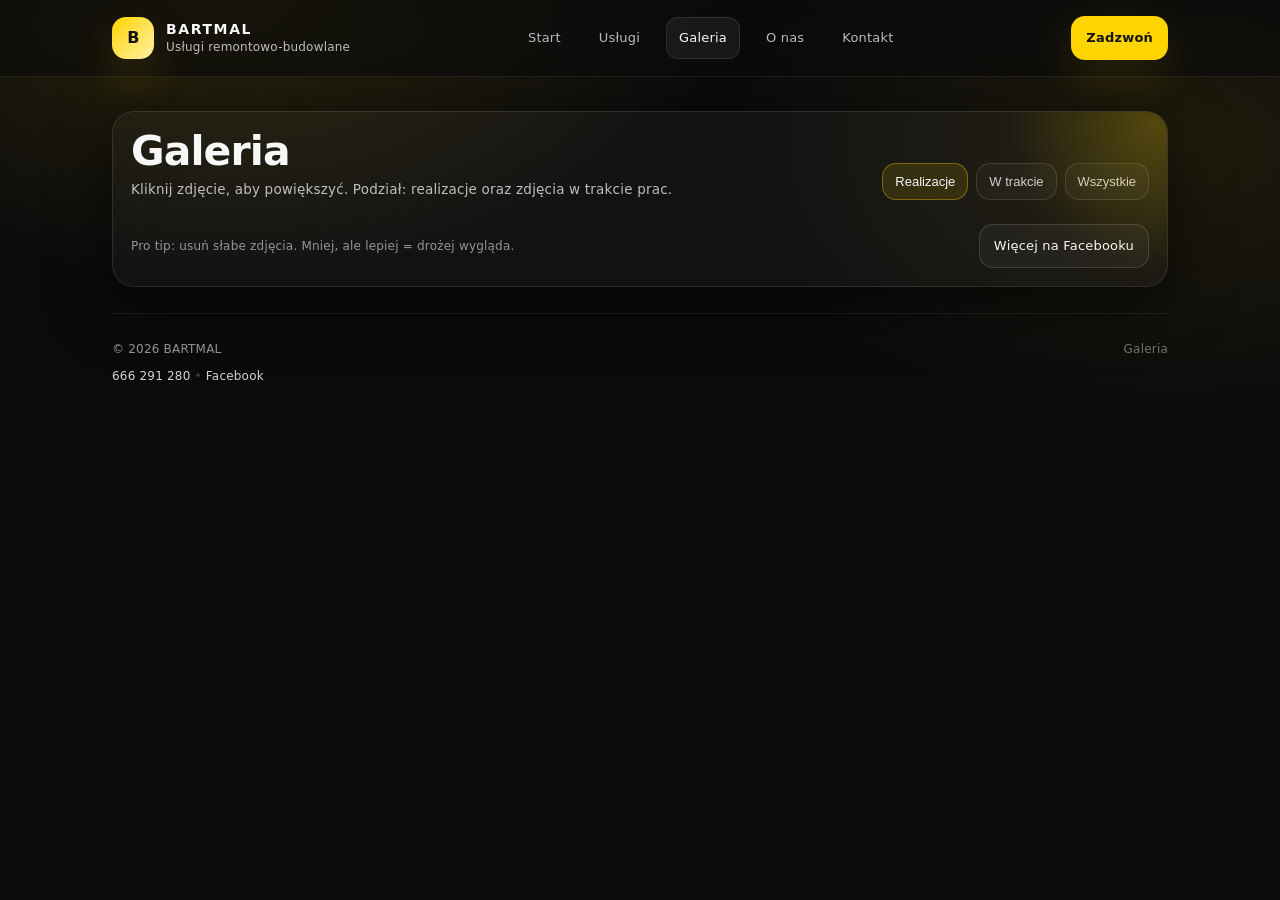
==== galeria.html @ c87e9e3a "Create galeria.html" ====
<!doctype html>
<html lang="pl">
<head>
  <meta charset="utf-8" />
  <meta name="viewport" content="width=device-width, initial-scale=1" />
  <title>BARTMAL — Galeria</title>
  <meta name="description" content="BARTMAL — galeria realizacji i zdjęć w trakcie prac." />
  <link rel="stylesheet" href="/styles.css" />
</head>
<body>
  <header class="topbar">
    <div class="container topbar-inner">
      <a class="brand" href="/" aria-label="BARTMAL">
        <div class="mark">B</div>
        <div class="brand-text">
          <strong>BARTMAL</strong>
          <span>Usługi remontowo-budowlane</span>
        </div>
      </a>

      <nav class="nav" aria-label="Nawigacja">
        <a href="/">Start</a>
        <a href="/uslugi">Usługi</a>
        <a class="active" href="/galeria">Galeria</a>
        <a href="/o-nas">O nas</a>
        <a href="/kontakt">Kontakt</a>
      </nav>

      <div class="actions">
        <a class="btn primary" href="tel:+48666291280">Zadzwoń</a>
        <button class="btn icon burger" id="open" aria-label="Menu">☰</button>
      </div>
    </div>
  </header>

  <div class="overlay" id="overlay" aria-hidden="true"></div>
  <aside class="drawer" id="drawer" aria-label="Menu mobilne">
    <div style="display:flex;align-items:center;justify-content:space-between;gap:10px;">
      <div style="display:flex;align-items:center;gap:10px;">
        <div class="mark" style="width:36px;height:36px;border-radius:14px;">B</div>
        <div class="brand-text">
          <strong>BARTMAL</strong>
          <span>Menu</span>
        </div>
      </div>
      <button class="btn" id="close" aria-label="Zamknij">✕</button>
    </div>

    <a href="/">Start</a>
    <a href="/uslugi">Usługi</a>
    <a href="/galeria">Galeria</a>
    <a href="/o-nas">O nas</a>
    <a href="/kontakt">Kontakt</a>
    <a class="btn primary" href="tel:+48666291280" style="justify-content:center;">Zadzwoń</a>
    <a href="https://www.facebook.com/BartmalRemonty" target="_blank" rel="noopener">Facebook</a>
  </aside>

  <main>
    <div class="container">
      <div class="panel glow" style="padding:18px;">
        <div class="gallery-head">
          <div>
            <h1 style="margin:0;">Galeria</h1>
            <p>Kliknij zdjęcie, aby powiększyć. Podział: realizacje oraz zdjęcia w trakcie prac.</p>
          </div>

          <div class="tabs" role="tablist" aria-label="Galeria">
            <button class="tab active" data-filter="realizacje" type="button">Realizacje</button>
            <button class="tab" data-filter="wtrakcie" type="button">W trakcie</button>
            <button class="tab" data-filter="wszystkie" type="button">Wszystkie</button>
          </div>
        </div>

        <div class="gallery-grid" id="galleryGrid"></div>

        <div style="margin-top:12px; display:flex; gap:10px; flex-wrap:wrap; align-items:center; justify-content:space-between;">
          <div style="color: rgba(255,255,255,.55); font-size: 12px;">
            Pro tip: usuń słabe zdjęcia. Mniej, ale lepiej = drożej wygląda.
          </div>
          <a class="btn" href="https://www.facebook.com/BartmalRemonty" target="_blank" rel="noopener">Więcej na Facebooku</a>
        </div>
      </div>

      <!-- LIGHTBOX -->
      <div class="lightbox" id="lightbox" aria-hidden="true">
        <div class="lightbox-inner" role="dialog" aria-modal="true">
          <div class="lightbox-top">
            <strong id="lightboxTitle">Podgląd</strong>
            <button type="button" id="lightboxClose" aria-label="Zamknij">✕</button>
          </div>
          <div class="lightbox-media">
            <img id="lightboxImg" src="" alt="">
          </div>
        </div>
      </div>

      <footer>
        <div class="footer-inner">
          <div>
            © <span id="year"></span> BARTMAL
            <div style="margin-top:8px;">
              <a href="tel:+48666291280" style="color:rgba(255,255,255,.82);">666 291 280</a>
              <span style="opacity:.35;"> • </span>
              <a href="https://www.facebook.com/BartmalRemonty" target="_blank" rel="noopener" style="color:rgba(255,255,255,.82);">Facebook</a>
            </div>
          </div>
          <div style="opacity:.7">Galeria</div>
        </div>
      </footer>
    </div>
  </main>

  <script src="/script.js"></script>
</body>
</html>
---- styles.css ----
:root{
  --bg:#0b0b0c;
  --panel:#101113;
  --text:#f7f7f7;
  --muted:rgba(255,255,255,.72);
  --soft:rgba(255,255,255,.10);
  --accent:#ffd400;
  --shadow: 0 18px 60px rgba(0,0,0,.55);
  --radius: 22px;
  --max: 1100px;
}

*{box-sizing:border-box}
html,body{height:100%}
body{
  margin:0;
  font-family: ui-sans-serif, system-ui, -apple-system, Segoe UI, Roboto, Arial, "Noto Sans", "Liberation Sans", sans-serif;
  background:
    radial-gradient(900px 520px at 18% 0%, rgba(255,212,0,.12), transparent 55%),
    radial-gradient(820px 520px at 92% 16%, rgba(255,212,0,.08), transparent 55%),
    var(--bg);
  color:var(--text);
  line-height:1.55;
  letter-spacing:.2px;
  overflow-x:hidden;
}

a{color:inherit; text-decoration:none}
.container{max-width:var(--max); margin:0 auto; padding:0 22px}

.topbar{
  position: sticky;
  top:0;
  z-index:50;
  backdrop-filter: blur(10px);
  background: rgba(11,11,12,.65);
  border-bottom: 1px solid rgba(255,255,255,.08);
}
.topbar-inner{
  height:76px;
  display:flex;
  align-items:center;
  justify-content:space-between;
  gap:16px;
}
.brand{
  display:flex;
  align-items:center;
  gap:12px;
}
.mark{
  width:42px; height:42px;
  border-radius:14px;
  background: linear-gradient(135deg, var(--accent), #fff1a6);
  color:#111;
  display:grid;
  place-items:center;
  font-weight:900;
  letter-spacing:-.6px;
  box-shadow: 0 20px 45px rgba(255,212,0,.16);
}
.brand-text{display:flex; flex-direction:column; line-height:1.05}
.brand-text strong{font-size:14px; letter-spacing:1.6px}
.brand-text span{font-size:12px; color:var(--muted); margin-top:4px}

.nav{display:flex; align-items:center; gap:14px}
.nav a{
  font-size:13px;
  color:var(--muted);
  padding:10px 12px;
  border-radius:12px;
  transition: background .15s ease, color .15s ease, transform .15s ease;
}
.nav a:hover{
  background: rgba(255,255,255,.05);
  color: var(--text);
  transform: translateY(-1px);
}
.nav a.active{
  color: var(--text);
  background: rgba(255,255,255,.06);
  border: 1px solid rgba(255,255,255,.10);
}

.actions{display:flex; align-items:center; gap:10px}
.btn{
  display:inline-flex;
  align-items:center;
  justify-content:center;
  gap:10px;
  padding:11px 14px;
  border-radius:14px;
  border: 1px solid rgba(255,255,255,.14);
  background: rgba(255,255,255,.04);
  color: var(--text);
  cursor:pointer;
  transition: transform .15s ease, background .15s ease, border-color .15s ease, box-shadow .15s ease;
  user-select:none;
  white-space:nowrap;
  font-size:13px;
}
.btn:hover{
  transform: translateY(-1px);
  background: rgba(255,255,255,.07);
  border-color: rgba(255,255,255,.20);
}
.btn.primary{
  background: var(--accent);
  color:#121212;
  border-color: rgba(255,212,0,.55);
  font-weight: 750;
  box-shadow: 0 18px 45px rgba(255,212,0,.12);
}
.btn.primary:hover{background:#ffe24d}
.btn.icon{width:44px; height:44px; padding:0; border-radius:14px}

main{padding: 34px 0 46px}

.panel{
  background: rgba(255,255,255,.03);
  border: 1px solid rgba(255,255,255,.10);
  border-radius: var(--radius);
  box-shadow: var(--shadow);
  overflow:hidden;
  position: relative;
}
.panel.glow::before{
  content:"";
  position:absolute;
  inset: -160px -160px auto auto;
  width: 340px; height: 340px;
  background: radial-gradient(circle, rgba(255,212,0,.22), transparent 62%);
  transform: rotate(16deg);
  pointer-events:none;
}

.kicker{
  display:inline-flex;
  align-items:center;
  gap:10px;
  padding: 8px 12px;
  border-radius: 999px;
  border: 1px solid rgba(255,255,255,.12);
  background: rgba(255,255,255,.03);
  color: var(--muted);
  font-size: 13px;
  width: fit-content;
}
.kdot{
  width:8px; height:8px;
  border-radius:50%;
  background: var(--accent);
  box-shadow: 0 0 0 7px rgba(255,212,0,.10);
}

h1{
  margin: 0;
  font-size: clamp(30px, 3.2vw, 46px);
  line-height: 1.05;
  letter-spacing: -0.9px;
}
h2{margin:0; font-size:18px; letter-spacing:-.2px}
.lead{
  margin: 12px 0 0;
  color: var(--muted);
  font-size: 15.5px;
  max-width: 70ch;
}

.grid-2{display:grid; grid-template-columns: 1.2fr .8fr; gap: 18px}
.grid-3{display:grid; grid-template-columns: repeat(3,1fr); gap: 12px}
.card{
  padding: 18px;
  border-radius: 18px;
  border: 1px solid rgba(255,255,255,.10);
  background: rgba(0,0,0,.22);
}
.card h3{margin:0 0 6px; font-size:14px}
.card p{margin:0; color: var(--muted); font-size: 13.5px}

.contact-box{
  padding: 18px;
  border-radius: 18px;
  border: 1px solid rgba(255,212,0,.22);
  background: rgba(255,212,0,.05);
}
.contact-row{
  display:flex;
  align-items:center;
  justify-content:space-between;
  gap: 10px;
  padding: 10px 0;
  border-bottom: 1px solid rgba(255,255,255,.08);
}
.contact-row:last-child{border-bottom:0}
.contact-row strong{font-size:13px; letter-spacing:.4px}
.contact-row a{font-weight:700}
.contact-row a:hover{ text-decoration: underline; text-underline-offset: 4px; }

footer{
  margin-top: 26px;
  padding: 26px 0 38px;
  border-top: 1px solid rgba(255,255,255,.08);
  color: rgba(255,255,255,.58);
  font-size: 12px;
}
.footer-inner{
  display:flex;
  align-items:flex-start;
  justify-content:space-between;
  gap: 16px;
  flex-wrap:wrap;
}

/* Mobile nav */
.burger{display:none}
@media (max-width: 920px){
  .grid-2{grid-template-columns:1fr}
  .grid-3{grid-template-columns:1fr}
  .nav{display:none}
  .burger{display:inline-flex}
}

/* Drawer */
.overlay{
  position: fixed; inset:0;
  background: rgba(0,0,0,.56);
  opacity:0; pointer-events:none;
  transition: opacity .18s ease;
  z-index: 60;
}
.overlay.show{opacity:1; pointer-events:auto}

.drawer{
  position: fixed;
  top:0; right:0; bottom:0;
  width: min(420px, 88vw);
  background: rgba(11,11,12,.96);
  border-left: 1px solid rgba(255,255,255,.10);
  transform: translateX(110%);
  transition: transform .18s ease;
  z-index: 65;
  padding: 18px;
  backdrop-filter: blur(12px);
  display:flex;
  flex-direction:column;
  gap: 10px;
}
.drawer.open{transform: translateX(0)}
.drawer a{
  padding: 12px 12px;
  border-radius: 14px;
  border: 1px solid rgba(255,255,255,.10);
  background: rgba(255,255,255,.03);
  color: var(--text);
  font-size: 13px;
}

/* Services hero with background photo */
.services-hero{
  border-radius: var(--radius);
  border: 1px solid rgba(255,255,255,.10);
  box-shadow: var(--shadow);
  overflow:hidden;
  position: relative;
  min-height: 240px;
  background:
    linear-gradient(110deg, rgba(255,212,0,.16), transparent 55%),
    radial-gradient(820px 420px at 20% 20%, rgba(255,255,255,.10), transparent 60%),
    url("https://images.unsplash.com/photo-1503387762-592deb58ef4e?auto=format&fit=crop&w=1800&q=70");
  background-size: cover;
  background-position: center;
}
.services-hero::after{
  content:"";
  position:absolute; inset:0;
  background: linear-gradient(to bottom, rgba(0,0,0,.30), rgba(0,0,0,.78));
}
.services-hero-inner{
  position: relative;
  z-index: 2;
  padding: 26px;
  display:flex;
  flex-direction:column;
  justify-content:flex-end;
  gap: 10px;
  min-height: 240px;
}
.services-hero-inner p{margin:0; color: rgba(255,255,255,.72); max-width: 75ch; font-size: 13.5px}

.services-list{
  display:grid;
  grid-template-columns: repeat(2, 1fr);
  gap: 12px;
  margin-top: 12px;
}
@media (max-width: 920px){
  .services-list{grid-template-columns:1fr}
}
.service-item{
  padding: 18px;
  border-radius: 18px;
  border: 1px solid rgba(255,255,255,.10);
  background: rgba(0,0,0,.26);
  position: relative;
  overflow:hidden;
}
.service-item::before{
  content:"";
  position:absolute;
  inset: -120px auto auto -120px;
  width: 220px; height: 220px;
  background: radial-gradient(circle, rgba(255,212,0,.12), transparent 60%);
  pointer-events:none;
}
.service-item h3{
  margin:0;
  font-size: 14px;
  letter-spacing: .3px;
}
.service-item span{
  display:inline-flex;
  margin-top: 8px;
  font-size: 12px;
  color: rgba(255,255,255,.62);
}
.badge{
  display:inline-flex;
  align-items:center;
  gap:8px;
  padding: 7px 10px;
  border-radius: 999px;
  border: 1px solid rgba(255,255,255,.10);
  background: rgba(255,255,255,.03);
  color: rgba(255,255,255,.78);
  font-size: 12px;
  width: fit-content;
}
.badge i{
  width:8px; height:8px;
  border-radius:50%;
  background: var(--accent);
  box-shadow: 0 0 0 7px rgba(255,212,0,.08);
  display:inline-block;
}

/* Gallery */
.gallery-wrap{
  margin-top: 18px;
}
.gallery-head{
  display:flex;
  align-items:flex-end;
  justify-content:space-between;
  gap: 12px;
  flex-wrap: wrap;
  margin-bottom: 12px;
}
.gallery-head p{
  margin: 6px 0 0;
  color: var(--muted);
  font-size: 13.5px;
  max-width: 70ch;
}

.tabs{
  display:flex;
  gap: 8px;
  align-items:center;
  flex-wrap:wrap;
}
.tab{
  padding: 10px 12px;
  border-radius: 14px;
  border: 1px solid rgba(255,255,255,.12);
  background: rgba(255,255,255,.03);
  color: rgba(255,255,255,.78);
  font-size: 13px;
  cursor:pointer;
  transition: transform .15s ease, background .15s ease, border-color .15s ease;
}
.tab:hover{
  transform: translateY(-1px);
  background: rgba(255,255,255,.06);
  border-color: rgba(255,255,255,.18);
}
.tab.active{
  background: rgba(255,212,0,.12);
  border-color: rgba(255,212,0,.35);
  color: var(--text);
}

.gallery-grid{
  display:grid;
  grid-template-columns: repeat(12, 1fr);
  gap: 10px;
}

.gitem{
  position: relative;
  border-radius: 18px;
  overflow:hidden;
  border: 1px solid rgba(255,255,255,.10);
  background: rgba(255,255,255,.03);
  min-height: 170px;
  cursor: zoom-in;
  box-shadow: 0 10px 26px rgba(0,0,0,.25);
}
.gitem img{
  width:100%;
  height:100%;
  object-fit: cover;
  display:block;
  transform: scale(1.01);
  transition: transform .25s ease, filter .25s ease;
  filter: saturate(1.02) contrast(1.02);
}
.gitem:hover img{
  transform: scale(1.06);
  filter: saturate(1.08) contrast(1.05);
}
.gcap{
  position:absolute;
  left: 12px;
  bottom: 12px;
  right: 12px;
  display:flex;
  align-items:center;
  justify-content:space-between;
  gap: 10px;
}
.gcap span{
  font-size: 12px;
  color: rgba(255,255,255,.88);
  padding: 6px 10px;
  border-radius: 999px;
  border:1px solid rgba(255,255,255,.12);
  background: rgba(0,0,0,.36);
  backdrop-filter: blur(8px);
  white-space: nowrap;
}
.gcap i{
  width: 34px;
  height: 34px;
  border-radius: 14px;
  display:grid;
  place-items:center;
  background: rgba(255,212,0,.14);
  border: 1px solid rgba(255,212,0,.30);
  color: var(--accent);
  font-style: normal;
  font-weight: 900;
}

.gcol-6{grid-column: span 6;}
.gcol-4{grid-column: span 4;}
.gcol-3{grid-column: span 3;}
.grow-2{min-height: 260px;}
.grow-3{min-height: 320px;}

@media (max-width: 920px){
  .gcol-6,.gcol-4,.gcol-3{grid-column: span 12;}
  .grow-2,.grow-3{min-height: 220px;}
}

/* Lightbox */
.lightbox{
  position: fixed;
  inset: 0;
  z-index: 200;
  background: rgba(0,0,0,.72);
  display:none;
  align-items:center;
  justify-content:center;
  padding: 24px;
}
.lightbox.show{display:flex;}
.lightbox-inner{
  width: min(1120px, 92vw);
  border-radius: 18px;
  overflow:hidden;
  border: 1px solid rgba(255,255,255,.14);
  background: rgba(10,10,10,.90);
  box-shadow: var(--shadow);
}
.lightbox-top{
  display:flex;
  align-items:center;
  justify-content:space-between;
  gap: 12px;
  padding: 12px 14px;
  border-bottom: 1px solid rgba(255,255,255,.08);
}
.lightbox-top strong{font-size: 13px; letter-spacing:.3px}
.lightbox-top button{
  width: 40px; height: 40px;
  border-radius: 14px;
  border: 1px solid rgba(255,255,255,.14);
  background: rgba(255,255,255,.04);
  color: var(--text);
  cursor:pointer;
}
.lightbox-media{
  background: #0b0b0c;
}
.lightbox-media img{
  width:100%;
  height: auto;
  display:block;
}
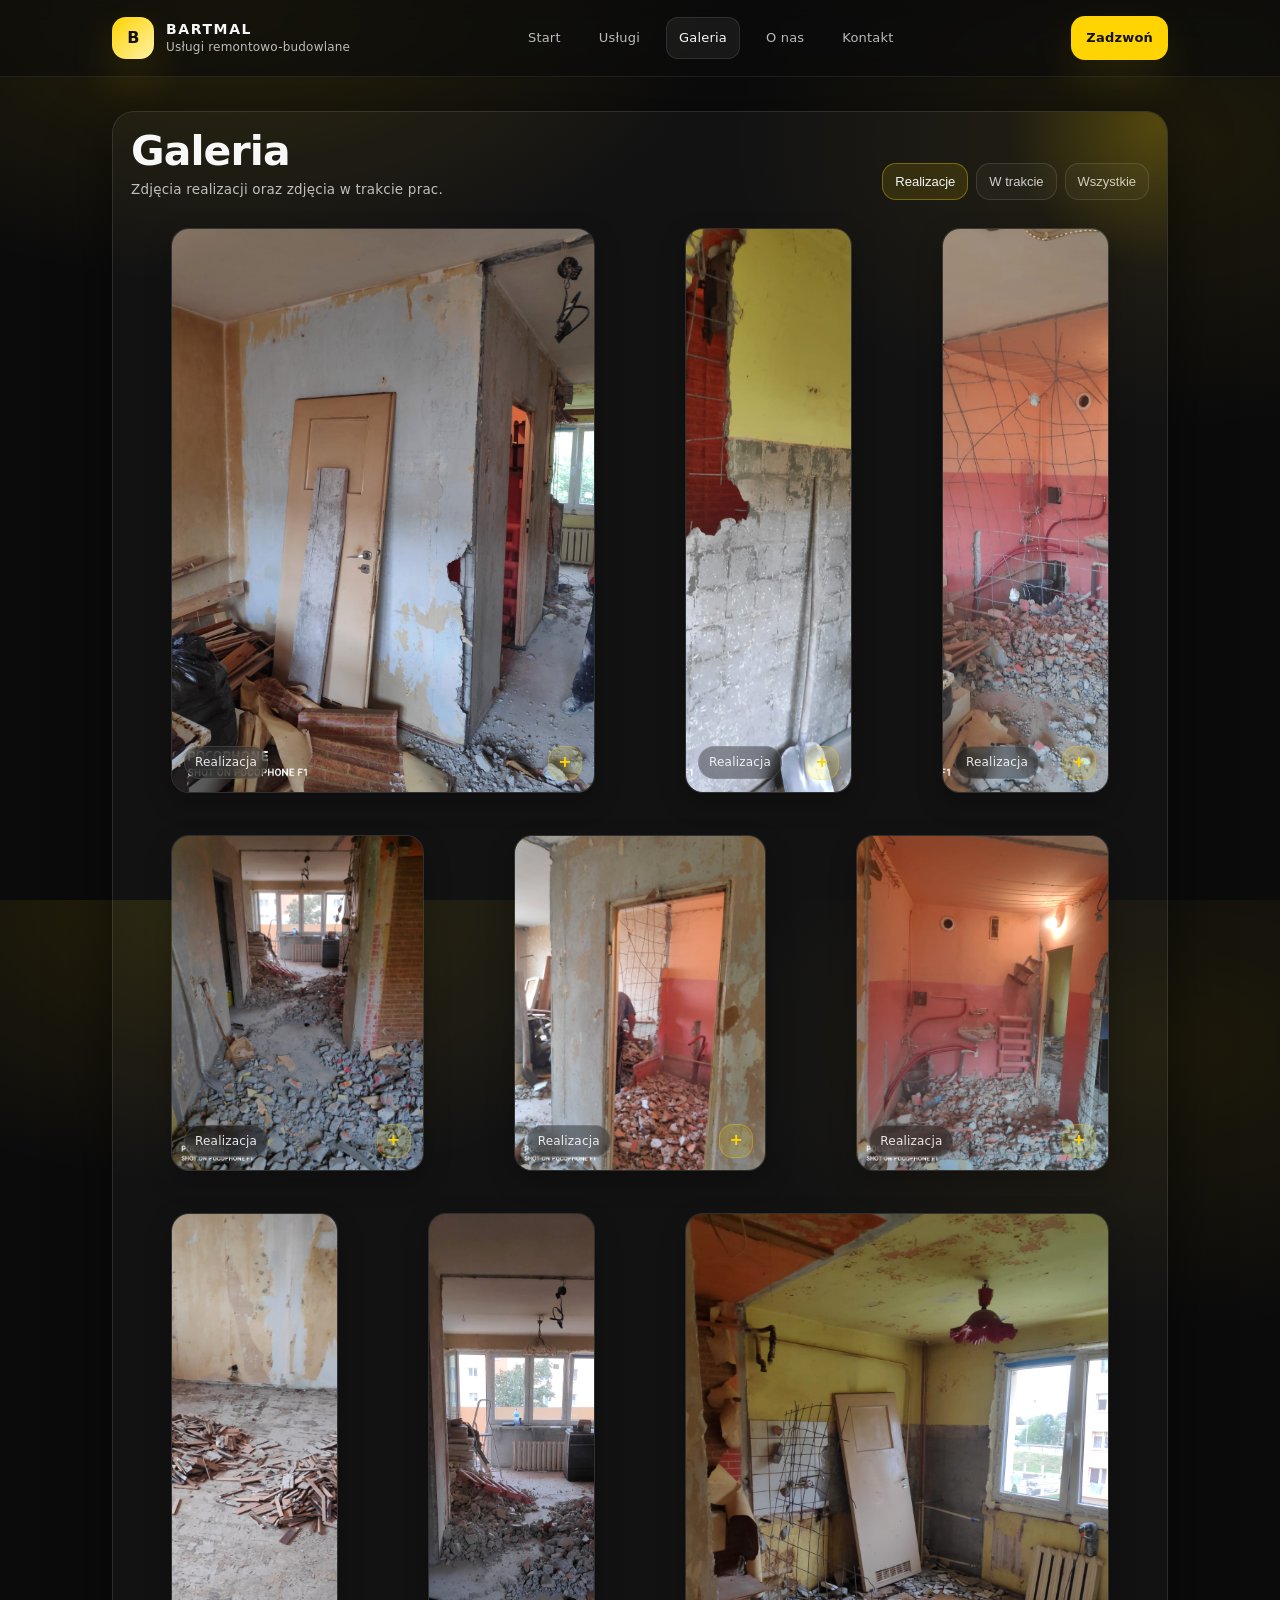
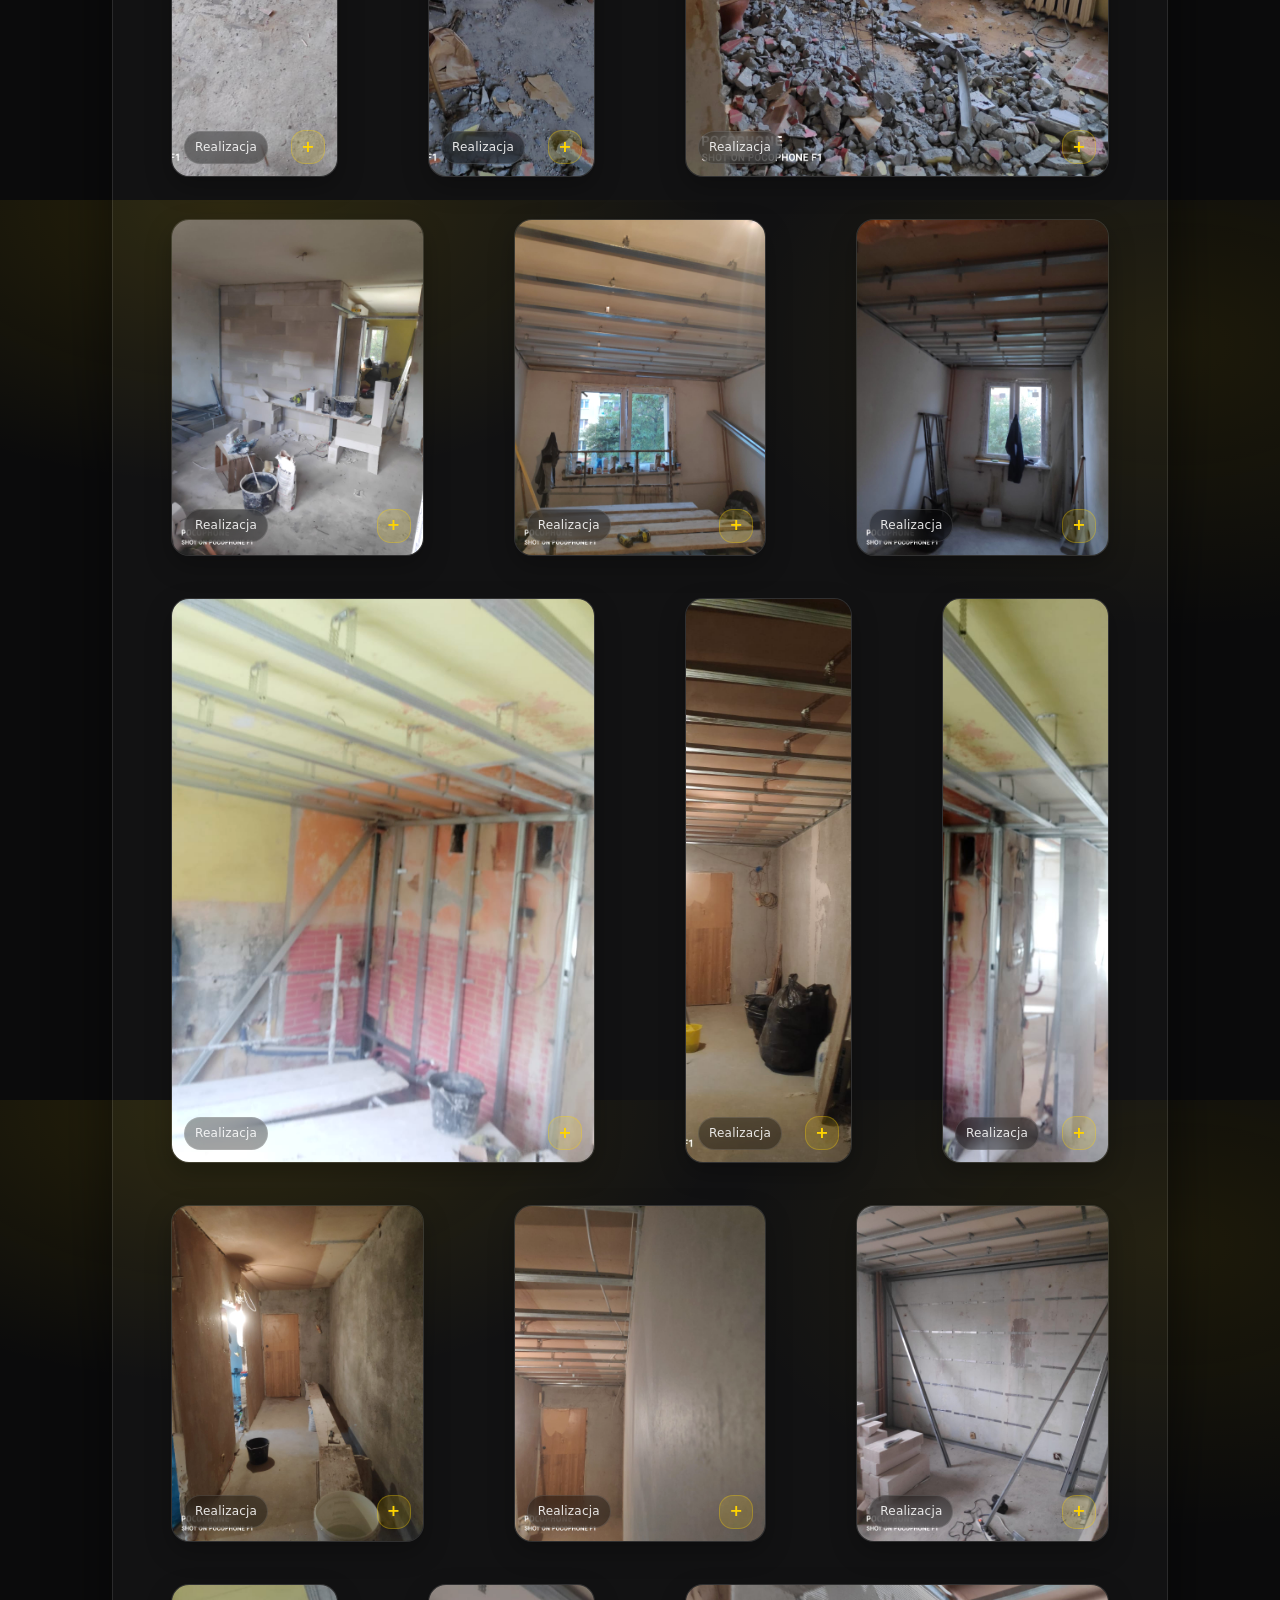
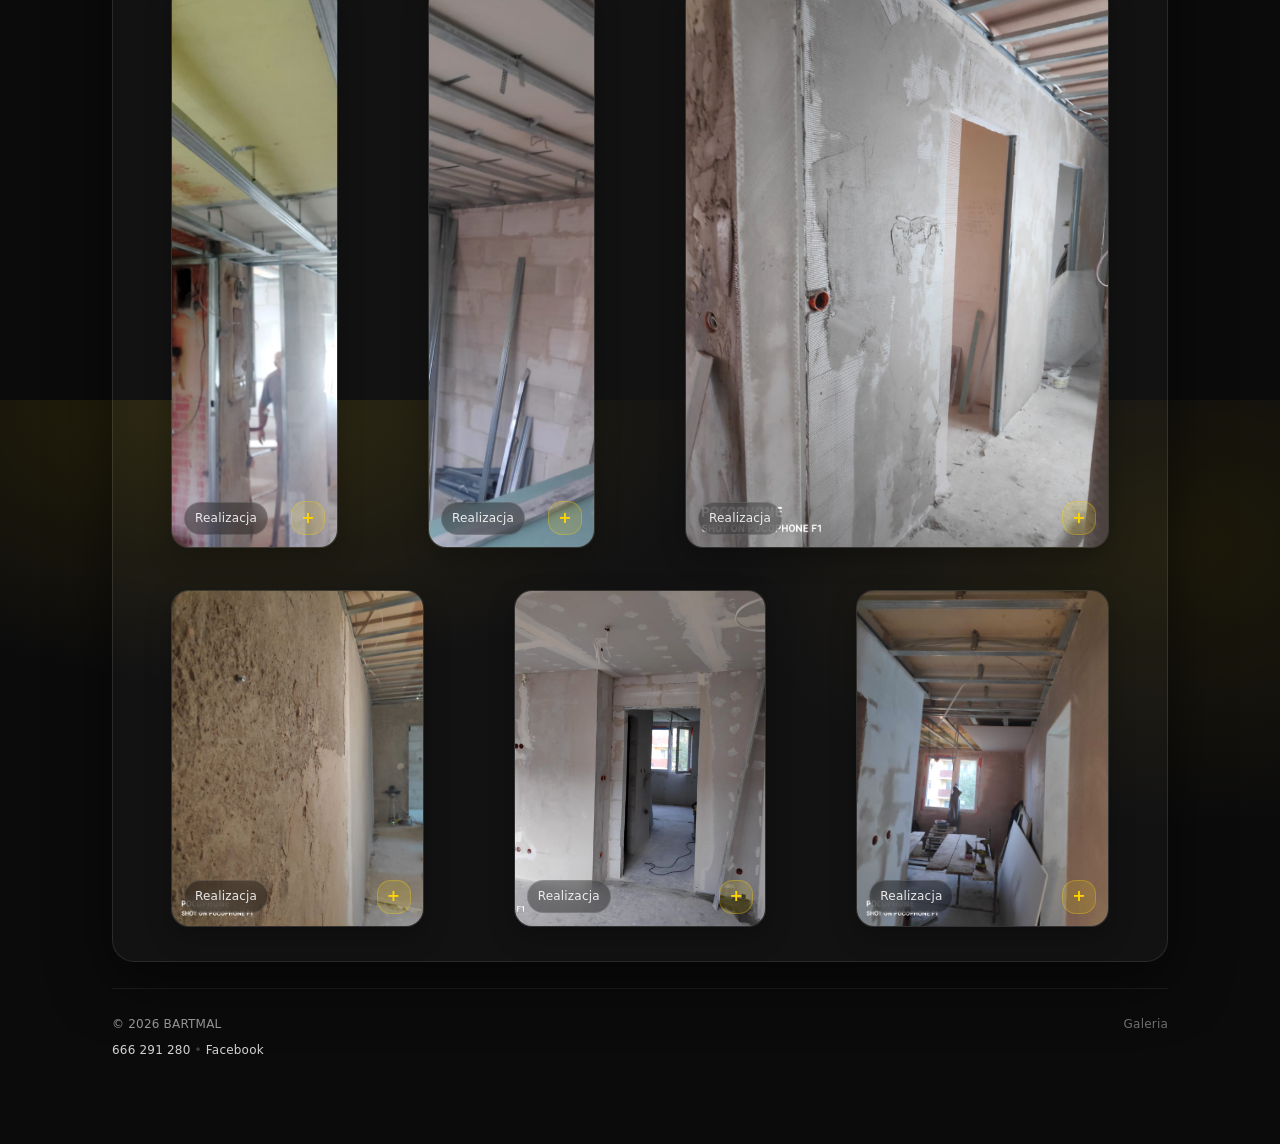
==== commit e0199051: "Update galeria.html" ====
--- a/galeria.html
+++ b/galeria.html
@@ -61,7 +61,7 @@
         <div class="gallery-head">
           <div>
             <h1 style="margin:0;">Galeria</h1>
-            <p>Kliknij zdjęcie, aby powiększyć. Podział: realizacje oraz zdjęcia w trakcie prac.</p>
+            <p>Zdjęcia realizacji oraz zdjęcia w trakcie prac.</p>
           </div>
 
           <div class="tabs" role="tablist" aria-label="Galeria">
@@ -72,16 +72,8 @@
         </div>
 
         <div class="gallery-grid" id="galleryGrid"></div>
-
-        <div style="margin-top:12px; display:flex; gap:10px; flex-wrap:wrap; align-items:center; justify-content:space-between;">
-          <div style="color: rgba(255,255,255,.55); font-size: 12px;">
-            Pro tip: usuń słabe zdjęcia. Mniej, ale lepiej = drożej wygląda.
-          </div>
-          <a class="btn" href="https://www.facebook.com/BartmalRemonty" target="_blank" rel="noopener">Więcej na Facebooku</a>
-        </div>
       </div>
 
-      <!-- LIGHTBOX -->
       <div class="lightbox" id="lightbox" aria-hidden="true">
         <div class="lightbox-inner" role="dialog" aria-modal="true">
           <div class="lightbox-top">
--- a/styles.css
+++ b/styles.css
@@ -178,25 +178,6 @@
 .card h3{margin:0 0 6px; font-size:14px}
 .card p{margin:0; color: var(--muted); font-size: 13.5px}
 
-.contact-box{
-  padding: 18px;
-  border-radius: 18px;
-  border: 1px solid rgba(255,212,0,.22);
-  background: rgba(255,212,0,.05);
-}
-.contact-row{
-  display:flex;
-  align-items:center;
-  justify-content:space-between;
-  gap: 10px;
-  padding: 10px 0;
-  border-bottom: 1px solid rgba(255,255,255,.08);
-}
-.contact-row:last-child{border-bottom:0}
-.contact-row strong{font-size:13px; letter-spacing:.4px}
-.contact-row a{font-weight:700}
-.contact-row a:hover{ text-decoration: underline; text-underline-offset: 4px; }
-
 footer{
   margin-top: 26px;
   padding: 26px 0 38px;
@@ -256,98 +237,8 @@
   font-size: 13px;
 }
 
-/* Services hero with background photo */
-.services-hero{
-  border-radius: var(--radius);
-  border: 1px solid rgba(255,255,255,.10);
-  box-shadow: var(--shadow);
-  overflow:hidden;
-  position: relative;
-  min-height: 240px;
-  background:
-    linear-gradient(110deg, rgba(255,212,0,.16), transparent 55%),
-    radial-gradient(820px 420px at 20% 20%, rgba(255,255,255,.10), transparent 60%),
-    url("https://images.unsplash.com/photo-1503387762-592deb58ef4e?auto=format&fit=crop&w=1800&q=70");
-  background-size: cover;
-  background-position: center;
-}
-.services-hero::after{
-  content:"";
-  position:absolute; inset:0;
-  background: linear-gradient(to bottom, rgba(0,0,0,.30), rgba(0,0,0,.78));
-}
-.services-hero-inner{
-  position: relative;
-  z-index: 2;
-  padding: 26px;
-  display:flex;
-  flex-direction:column;
-  justify-content:flex-end;
-  gap: 10px;
-  min-height: 240px;
-}
-.services-hero-inner p{margin:0; color: rgba(255,255,255,.72); max-width: 75ch; font-size: 13.5px}
-
-.services-list{
-  display:grid;
-  grid-template-columns: repeat(2, 1fr);
-  gap: 12px;
-  margin-top: 12px;
-}
-@media (max-width: 920px){
-  .services-list{grid-template-columns:1fr}
-}
-.service-item{
-  padding: 18px;
-  border-radius: 18px;
-  border: 1px solid rgba(255,255,255,.10);
-  background: rgba(0,0,0,.26);
-  position: relative;
-  overflow:hidden;
-}
-.service-item::before{
-  content:"";
-  position:absolute;
-  inset: -120px auto auto -120px;
-  width: 220px; height: 220px;
-  background: radial-gradient(circle, rgba(255,212,0,.12), transparent 60%);
-  pointer-events:none;
-}
-.service-item h3{
-  margin:0;
-  font-size: 14px;
-  letter-spacing: .3px;
-}
-.service-item span{
-  display:inline-flex;
-  margin-top: 8px;
-  font-size: 12px;
-  color: rgba(255,255,255,.62);
-}
-.badge{
-  display:inline-flex;
-  align-items:center;
-  gap:8px;
-  padding: 7px 10px;
-  border-radius: 999px;
-  border: 1px solid rgba(255,255,255,.10);
-  background: rgba(255,255,255,.03);
-  color: rgba(255,255,255,.78);
-  font-size: 12px;
-  width: fit-content;
-}
-.badge i{
-  width:8px; height:8px;
-  border-radius:50%;
-  background: var(--accent);
-  box-shadow: 0 0 0 7px rgba(255,212,0,.08);
-  display:inline-block;
-}
-
 /* Gallery */
-.gallery-wrap{
-  margin-top: 18px;
-}
+.gallery-wrap{ margin-top: 18px; }
 .gallery-head{
   display:flex;
   align-items:flex-end;
@@ -362,7 +253,6 @@
   font-size: 13.5px;
   max-width: 70ch;
 }
-
 .tabs{
   display:flex;
   gap: 8px;
@@ -389,13 +279,11 @@
   border-color: rgba(255,212,0,.35);
   color: var(--text);
 }
-
 .gallery-grid{
   display:grid;
   grid-template-columns: repeat(12, 1fr);
   gap: 10px;
 }
-
 .gitem{
   position: relative;
   border-radius: 18px;
@@ -451,17 +339,76 @@
   font-style: normal;
   font-weight: 900;
 }
-
 .gcol-6{grid-column: span 6;}
 .gcol-4{grid-column: span 4;}
 .gcol-3{grid-column: span 3;}
 .grow-2{min-height: 260px;}
 .grow-3{min-height: 320px;}
-
 @media (max-width: 920px){
   .gcol-6,.gcol-4,.gcol-3{grid-column: span 12;}
   .grow-2,.grow-3{min-height: 220px;}
 }
+
+/* Before/After */
+.ba-grid{
+  display:grid;
+  grid-template-columns: repeat(3, 1fr);
+  gap: 12px;
+}
+@media (max-width: 920px){
+  .ba-grid{ grid-template-columns: 1fr; }
+}
+.ba-card{
+  border-radius: 18px;
+  border: 1px solid rgba(255,255,255,.10);
+  background: rgba(0,0,0,.22);
+  overflow:hidden;
+}
+.ba-media{
+  display:grid;
+  grid-template-columns: 1fr 1fr;
+}
+.ba-img{
+  padding:0;
+  border:0;
+  background: transparent;
+  cursor: zoom-in;
+  position: relative;
+  overflow:hidden;
+}
+.ba-img img{
+  width:100%;
+  height: 210px;
+  object-fit: cover;
+  display:block;
+  transform: scale(1.01);
+  transition: transform .25s ease, filter .25s ease;
+  filter: saturate(1.02) contrast(1.02);
+}
+.ba-img:hover img{
+  transform: scale(1.06);
+  filter: saturate(1.08) contrast(1.05);
+}
+.ba-tag{
+  position:absolute;
+  left: 10px;
+  bottom: 10px;
+  font-size: 12px;
+  color: rgba(255,255,255,.90);
+  padding: 6px 10px;
+  border-radius: 999px;
+  border:1px solid rgba(255,255,255,.12);
+  background: rgba(0,0,0,.36);
+  backdrop-filter: blur(8px);
+}
+.ba-caption{
+  padding: 14px;
+  display:flex;
+  flex-direction:column;
+  gap: 6px;
+}
+.ba-caption strong{font-size: 14px; letter-spacing: .2px;}
+.ba-caption span{font-size: 12.5px; color: rgba(255,255,255,.70);}
 
 /* Lightbox */
 .lightbox{
@@ -500,11 +447,5 @@
   color: var(--text);
   cursor:pointer;
 }
-.lightbox-media{
-  background: #0b0b0c;
-}
-.lightbox-media img{
-  width:100%;
-  height: auto;
-  display:block;
-}
+.lightbox-media{ background: #0b0b0c; }
+.lightbox-media img{ width:100%; height:auto; display:block; }
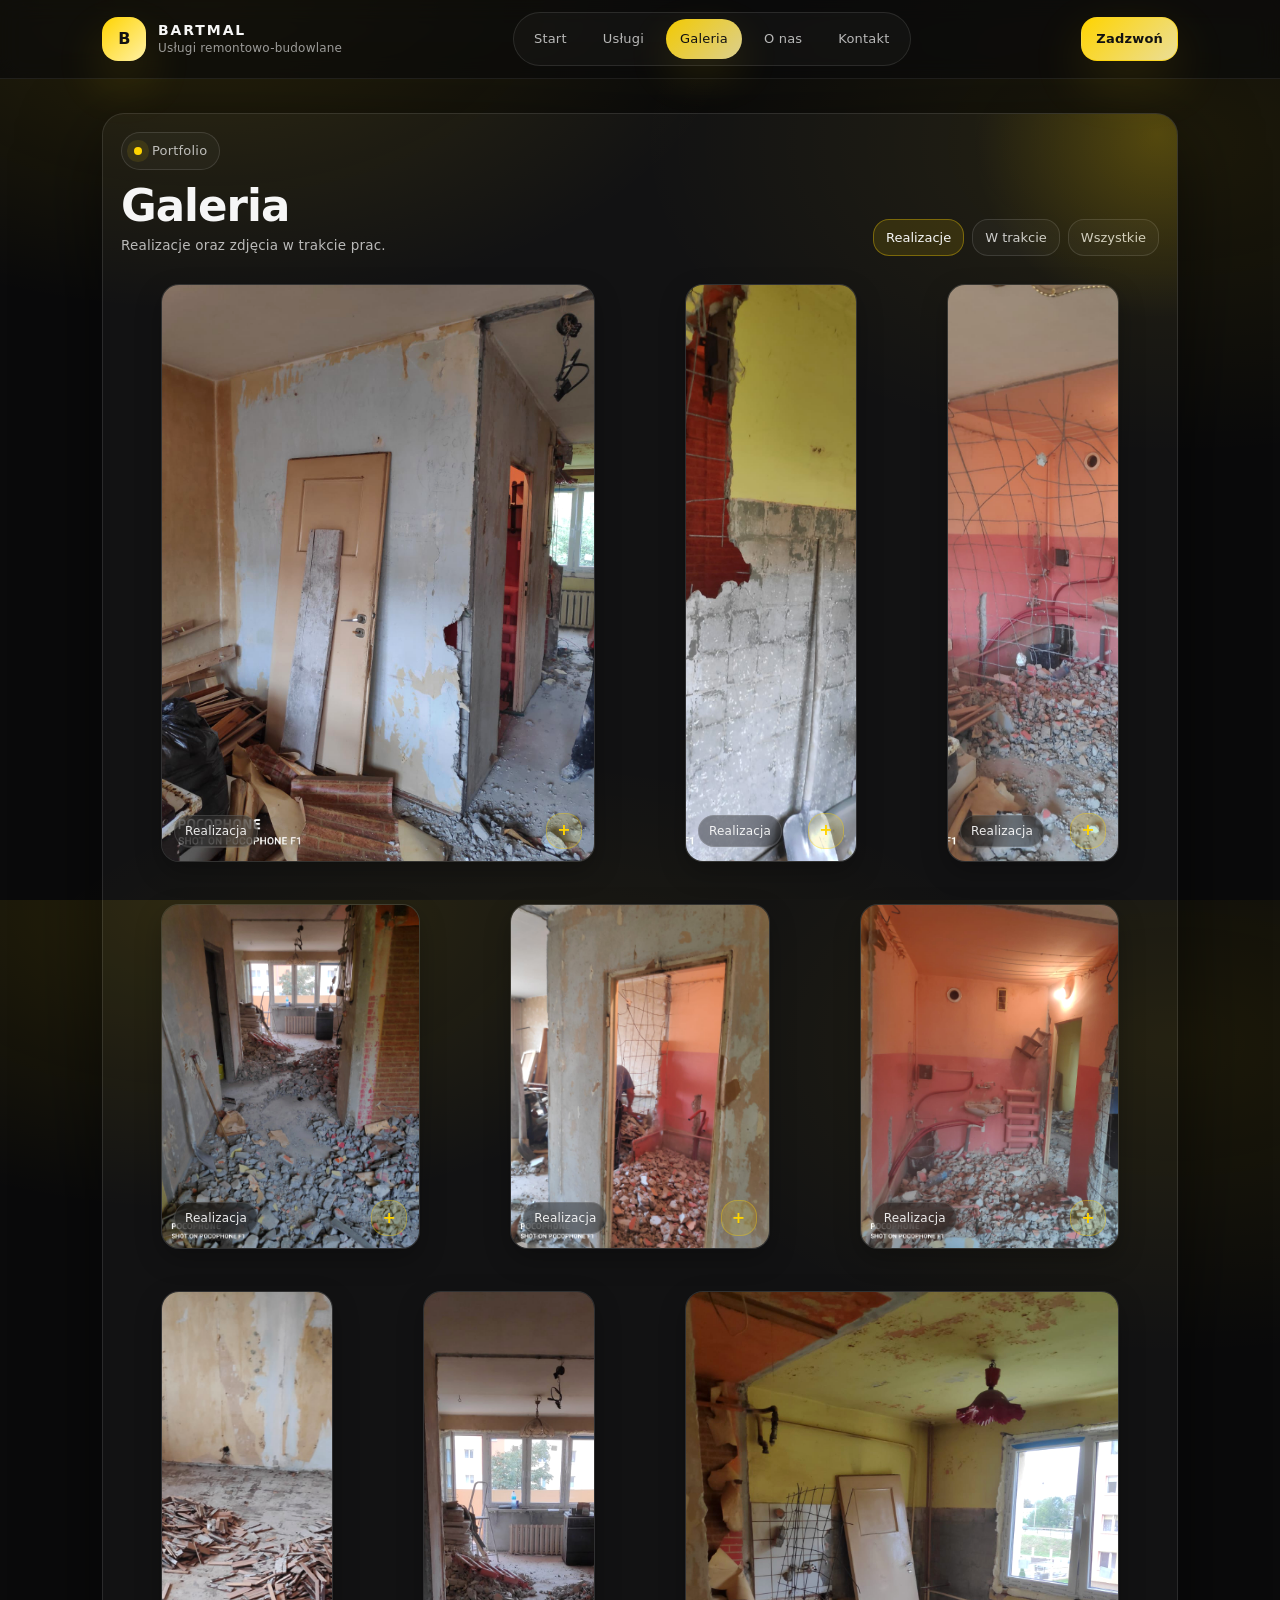
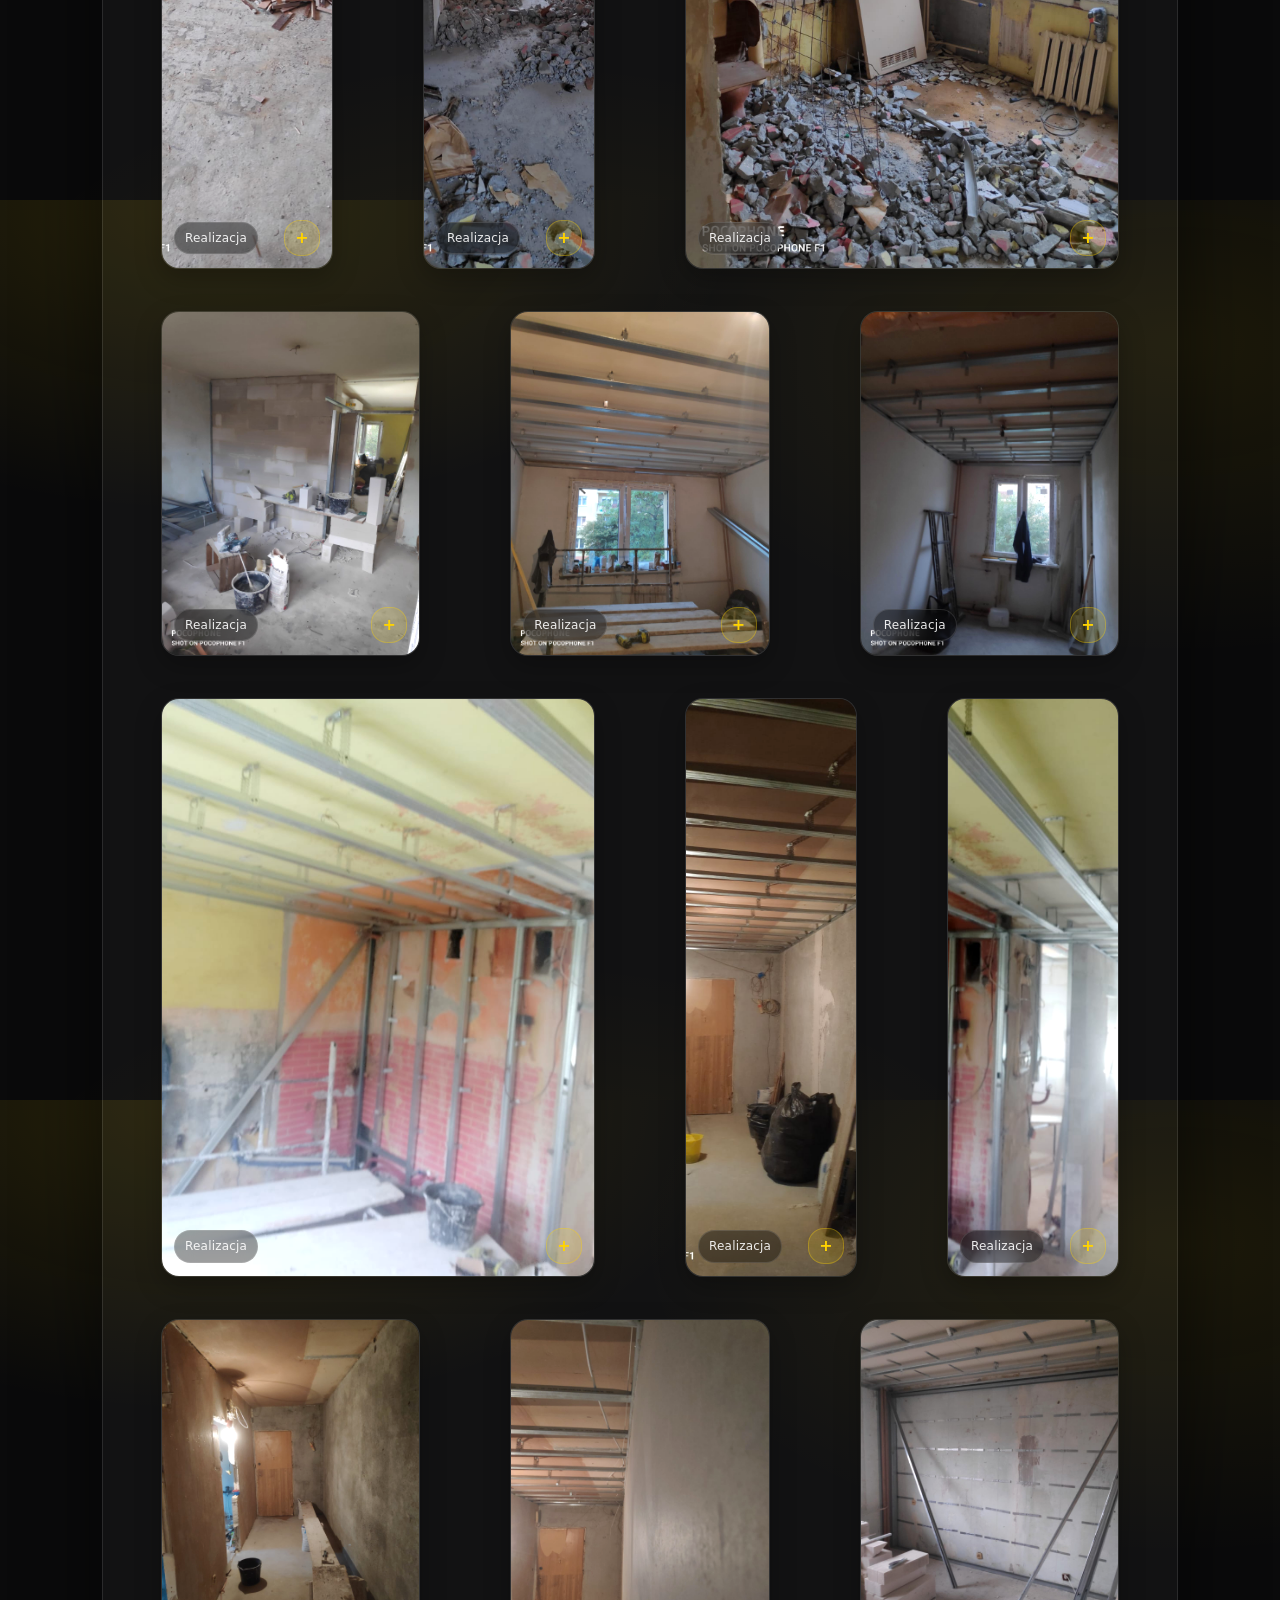
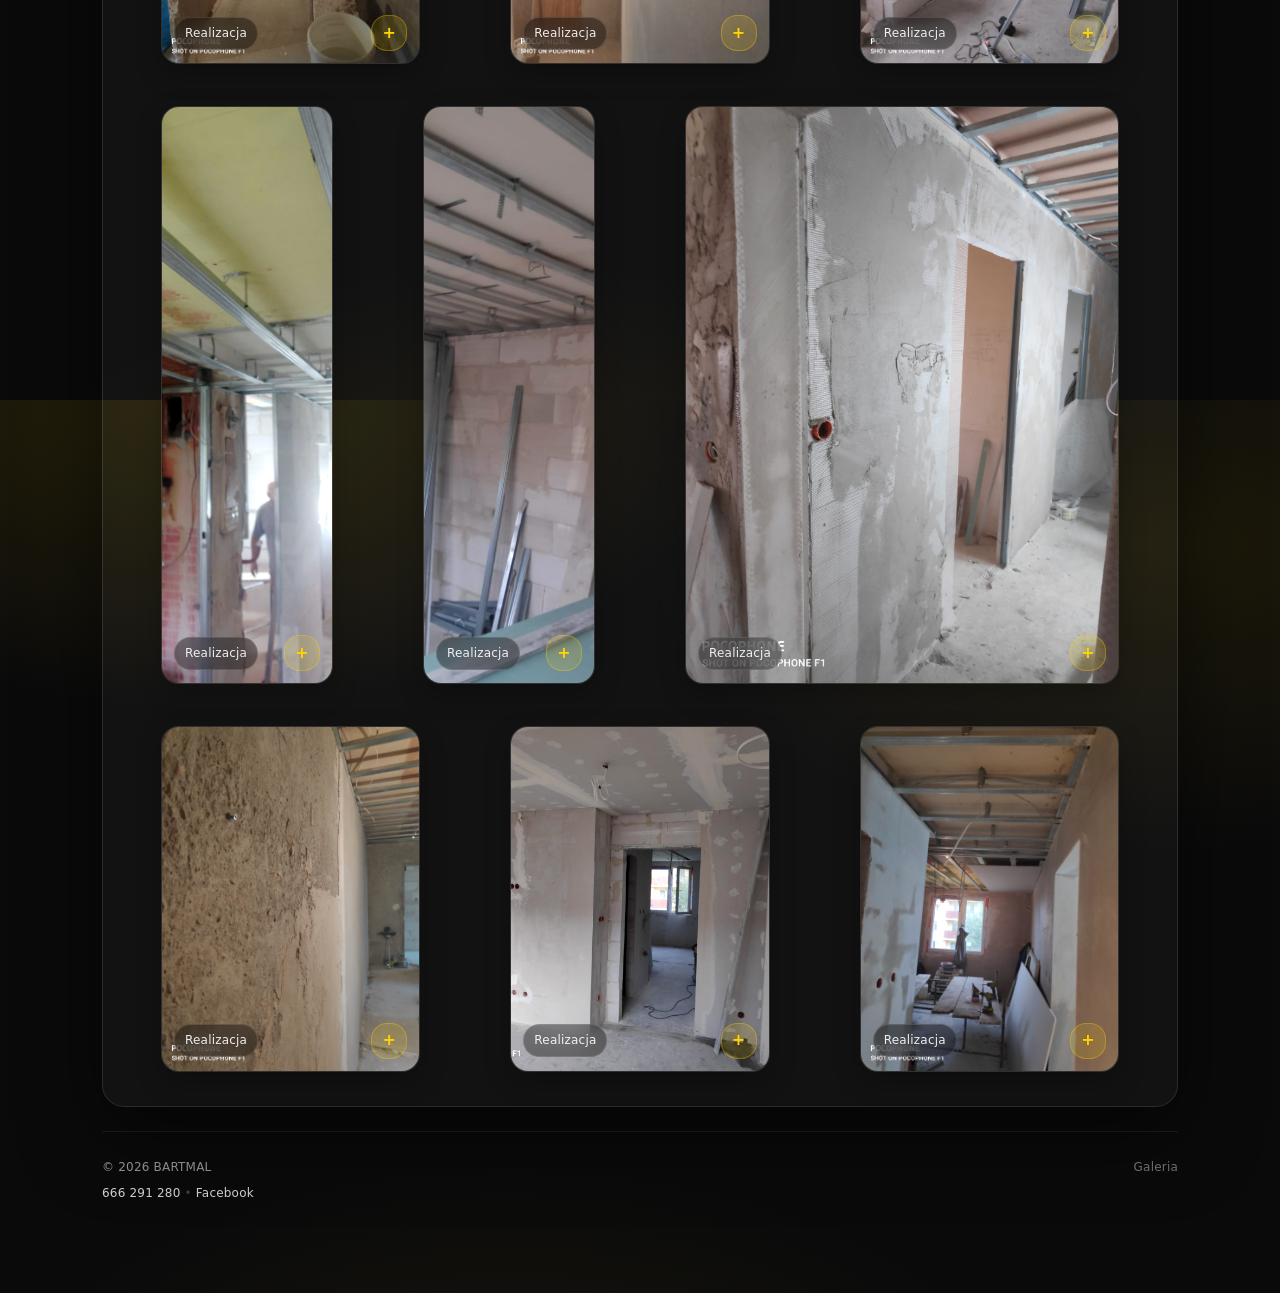
==== commit 7e20439d: "Update galeria.html" ====
--- a/galeria.html
+++ b/galeria.html
@@ -37,7 +37,7 @@
   <aside class="drawer" id="drawer" aria-label="Menu mobilne">
     <div style="display:flex;align-items:center;justify-content:space-between;gap:10px;">
       <div style="display:flex;align-items:center;gap:10px;">
-        <div class="mark" style="width:36px;height:36px;border-radius:14px;">B</div>
+        <div class="mark" style="width:36px;height:36px;border-radius:16px;">B</div>
         <div class="brand-text">
           <strong>BARTMAL</strong>
           <span>Menu</span>
@@ -57,11 +57,12 @@
 
   <main>
     <div class="container">
-      <div class="panel glow" style="padding:18px;">
-        <div class="gallery-head">
+      <section class="panel glow hero" style="padding:18px;">
+        <div class="section-title">
           <div>
-            <h1 style="margin:0;">Galeria</h1>
-            <p>Zdjęcia realizacji oraz zdjęcia w trakcie prac.</p>
+            <div class="kicker"><span class="kdot"></span> Portfolio</div>
+            <h1 style="margin-top:14px;">Galeria</h1>
+            <p>Realizacje oraz zdjęcia w trakcie prac.</p>
           </div>
 
           <div class="tabs" role="tablist" aria-label="Galeria">
@@ -72,7 +73,7 @@
         </div>
 
         <div class="gallery-grid" id="galleryGrid"></div>
-      </div>
+      </section>
 
       <div class="lightbox" id="lightbox" aria-hidden="true">
         <div class="lightbox-inner" role="dialog" aria-modal="true">
--- a/styles.css
+++ b/styles.css
@@ -1,23 +1,40 @@
 :root{
-  --bg:#0b0b0c;
-  --panel:#101113;
-  --text:#f7f7f7;
-  --muted:rgba(255,255,255,.72);
-  --soft:rgba(255,255,255,.10);
+  --bg:#0a0a0b;
+  --panel: rgba(255,255,255,.035);
+  --panel2: rgba(0,0,0,.28);
+  --text:#f6f6f6;
+  --muted: rgba(255,255,255,.70);
+  --muted2: rgba(255,255,255,.58);
+  --line: rgba(255,255,255,.10);
+  --line2: rgba(255,255,255,.14);
   --accent:#ffd400;
-  --shadow: 0 18px 60px rgba(0,0,0,.55);
+  --accent2:#fff1a6;
+
+  --shadow: 0 24px 80px rgba(0,0,0,.55);
+  --shadow2: 0 14px 40px rgba(0,0,0,.35);
   --radius: 22px;
-  --max: 1100px;
-}
-
-*{box-sizing:border-box}
-html,body{height:100%}
+  --radius2: 18px;
+
+  --max: 1120px;
+  --pad: 22px;
+
+  --t1: clamp(34px, 3.4vw, 52px);
+  --t2: clamp(20px, 1.8vw, 26px);
+  --t3: 14px;
+  --t4: 13px;
+
+  --ease: cubic-bezier(.2,.8,.2,1);
+}
+
+*{ box-sizing:border-box; }
+html,body{ height:100%; }
 body{
   margin:0;
   font-family: ui-sans-serif, system-ui, -apple-system, Segoe UI, Roboto, Arial, "Noto Sans", "Liberation Sans", sans-serif;
   background:
-    radial-gradient(900px 520px at 18% 0%, rgba(255,212,0,.12), transparent 55%),
-    radial-gradient(820px 520px at 92% 16%, rgba(255,212,0,.08), transparent 55%),
+    radial-gradient(900px 520px at 16% 0%, rgba(255,212,0,.12), transparent 60%),
+    radial-gradient(900px 520px at 92% 16%, rgba(255,212,0,.08), transparent 60%),
+    radial-gradient(900px 520px at 40% 120%, rgba(255,212,0,.06), transparent 62%),
     var(--bg);
   color:var(--text);
   line-height:1.55;
@@ -25,113 +42,189 @@
   overflow-x:hidden;
 }
 
-a{color:inherit; text-decoration:none}
-.container{max-width:var(--max); margin:0 auto; padding:0 22px}
-
+a{ color:inherit; text-decoration:none; }
+img{ max-width:100%; display:block; }
+button{ font-family:inherit; }
+
+.container{
+  max-width:var(--max);
+  margin:0 auto;
+  padding: 0 var(--pad);
+}
+
+::selection{
+  background: rgba(255,212,0,.28);
+}
+
+:focus-visible{
+  outline: 2px solid rgba(255,212,0,.55);
+  outline-offset: 3px;
+  border-radius: 12px;
+}
+
+/* Topbar */
 .topbar{
   position: sticky;
   top:0;
   z-index:50;
-  backdrop-filter: blur(10px);
-  background: rgba(11,11,12,.65);
+  backdrop-filter: blur(12px);
+  background: rgba(10,10,11,.70);
   border-bottom: 1px solid rgba(255,255,255,.08);
 }
 .topbar-inner{
-  height:76px;
+  height: 78px;
   display:flex;
   align-items:center;
   justify-content:space-between;
   gap:16px;
 }
+
 .brand{
   display:flex;
   align-items:center;
   gap:12px;
+  min-width: 200px;
 }
 .mark{
-  width:42px; height:42px;
-  border-radius:14px;
-  background: linear-gradient(135deg, var(--accent), #fff1a6);
+  width:44px; height:44px;
+  border-radius: 16px;
+  background: linear-gradient(135deg, var(--accent), var(--accent2));
   color:#111;
   display:grid;
   place-items:center;
-  font-weight:900;
-  letter-spacing:-.6px;
-  box-shadow: 0 20px 45px rgba(255,212,0,.16);
-}
-.brand-text{display:flex; flex-direction:column; line-height:1.05}
-.brand-text strong{font-size:14px; letter-spacing:1.6px}
-.brand-text span{font-size:12px; color:var(--muted); margin-top:4px}
-
-.nav{display:flex; align-items:center; gap:14px}
+  font-weight: 900;
+  letter-spacing: -0.6px;
+  box-shadow: 0 22px 50px rgba(255,212,0,.16);
+}
+.brand-text{
+  display:flex;
+  flex-direction:column;
+  line-height:1.05;
+}
+.brand-text strong{
+  font-size: 14px;
+  letter-spacing: 1.9px;
+}
+.brand-text span{
+  font-size: 12px;
+  color: var(--muted2);
+  margin-top: 4px;
+}
+
+.nav{
+  display:flex;
+  align-items:center;
+  gap: 8px;
+  padding: 6px;
+  border-radius: 999px;
+  border: 1px solid rgba(255,255,255,.10);
+  background: rgba(255,255,255,.03);
+}
 .nav a{
-  font-size:13px;
-  color:var(--muted);
-  padding:10px 12px;
-  border-radius:12px;
-  transition: background .15s ease, color .15s ease, transform .15s ease;
+  font-size: 13px;
+  color: var(--muted);
+  padding: 10px 14px;
+  border-radius: 999px;
+  transition: background .18s var(--ease), color .18s var(--ease), transform .18s var(--ease);
 }
 .nav a:hover{
-  background: rgba(255,255,255,.05);
+  background: rgba(255,255,255,.06);
   color: var(--text);
   transform: translateY(-1px);
 }
 .nav a.active{
-  color: var(--text);
-  background: rgba(255,255,255,.06);
-  border: 1px solid rgba(255,255,255,.10);
-}
-
-.actions{display:flex; align-items:center; gap:10px}
+  color: #111;
+  background: linear-gradient(135deg, rgba(255,212,0,.95), rgba(255,241,166,.85));
+  box-shadow: 0 16px 45px rgba(255,212,0,.12);
+}
+
+.actions{
+  display:flex;
+  align-items:center;
+  gap: 10px;
+}
+
 .btn{
   display:inline-flex;
   align-items:center;
   justify-content:center;
   gap:10px;
-  padding:11px 14px;
-  border-radius:14px;
+  padding: 11px 14px;
+  border-radius: 16px;
   border: 1px solid rgba(255,255,255,.14);
   background: rgba(255,255,255,.04);
   color: var(--text);
   cursor:pointer;
-  transition: transform .15s ease, background .15s ease, border-color .15s ease, box-shadow .15s ease;
+  transition: transform .18s var(--ease), background .18s var(--ease), border-color .18s var(--ease), box-shadow .18s var(--ease);
   user-select:none;
   white-space:nowrap;
-  font-size:13px;
+  font-size: 13px;
 }
 .btn:hover{
   transform: translateY(-1px);
   background: rgba(255,255,255,.07);
-  border-color: rgba(255,255,255,.20);
+  border-color: rgba(255,255,255,.22);
+}
+.btn:active{
+  transform: translateY(0px);
 }
 .btn.primary{
-  background: var(--accent);
-  color:#121212;
+  background: linear-gradient(135deg, rgba(255,212,0,1), rgba(255,241,166,.92));
+  color: #111;
   border-color: rgba(255,212,0,.55);
-  font-weight: 750;
-  box-shadow: 0 18px 45px rgba(255,212,0,.12);
-}
-.btn.primary:hover{background:#ffe24d}
-.btn.icon{width:44px; height:44px; padding:0; border-radius:14px}
-
-main{padding: 34px 0 46px}
+  font-weight: 800;
+  box-shadow: 0 20px 55px rgba(255,212,0,.14);
+}
+.btn.primary:hover{
+  box-shadow: 0 28px 70px rgba(255,212,0,.18);
+}
+.btn.icon{
+  width: 46px;
+  height: 46px;
+  padding:0;
+  border-radius: 16px;
+}
+
+main{
+  padding: 34px 0 52px;
+}
 
 .panel{
-  background: rgba(255,255,255,.03);
+  background: var(--panel);
   border: 1px solid rgba(255,255,255,.10);
   border-radius: var(--radius);
   box-shadow: var(--shadow);
   overflow:hidden;
   position: relative;
 }
+
 .panel.glow::before{
   content:"";
   position:absolute;
-  inset: -160px -160px auto auto;
-  width: 340px; height: 340px;
+  inset: -190px -190px auto auto;
+  width: 420px;
+  height: 420px;
   background: radial-gradient(circle, rgba(255,212,0,.22), transparent 62%);
-  transform: rotate(16deg);
+  transform: rotate(18deg);
   pointer-events:none;
+}
+
+.section{
+  margin-top: 16px;
+}
+.section-title{
+  display:flex;
+  align-items:flex-end;
+  justify-content:space-between;
+  gap: 12px;
+  flex-wrap: wrap;
+  margin-bottom: 12px;
+}
+.section-title p{
+  margin: 6px 0 0;
+  color: var(--muted);
+  font-size: 13.5px;
+  max-width: 70ch;
 }
 
 .kicker{
@@ -155,104 +248,126 @@
 
 h1{
   margin: 0;
-  font-size: clamp(30px, 3.2vw, 46px);
-  line-height: 1.05;
-  letter-spacing: -0.9px;
-}
-h2{margin:0; font-size:18px; letter-spacing:-.2px}
+  font-size: var(--t1);
+  line-height: 1.03;
+  letter-spacing: -1.0px;
+}
+h2{
+  margin:0;
+  font-size: var(--t2);
+  letter-spacing: -0.3px;
+}
 .lead{
   margin: 12px 0 0;
   color: var(--muted);
   font-size: 15.5px;
-  max-width: 70ch;
-}
-
-.grid-2{display:grid; grid-template-columns: 1.2fr .8fr; gap: 18px}
-.grid-3{display:grid; grid-template-columns: repeat(3,1fr); gap: 12px}
+  max-width: 74ch;
+}
+
+.hr{
+  height: 1px;
+  background: rgba(255,255,255,.10);
+  margin: 16px 0;
+}
+
+/* Grid / Cards */
+.grid-3{
+  display:grid;
+  grid-template-columns: repeat(3, 1fr);
+  gap: 12px;
+}
+.grid-2{
+  display:grid;
+  grid-template-columns: 1fr 1fr;
+  gap: 12px;
+}
+@media (max-width: 920px){
+  .grid-3{ grid-template-columns: 1fr; }
+  .grid-2{ grid-template-columns: 1fr; }
+}
+
 .card{
   padding: 18px;
-  border-radius: 18px;
+  border-radius: var(--radius2);
   border: 1px solid rgba(255,255,255,.10);
-  background: rgba(0,0,0,.22);
-}
-.card h3{margin:0 0 6px; font-size:14px}
-.card p{margin:0; color: var(--muted); font-size: 13.5px}
-
-footer{
-  margin-top: 26px;
-  padding: 26px 0 38px;
-  border-top: 1px solid rgba(255,255,255,.08);
-  color: rgba(255,255,255,.58);
-  font-size: 12px;
-}
-.footer-inner{
+  background: var(--panel2);
+  box-shadow: var(--shadow2);
+  position: relative;
+  overflow:hidden;
+  transition: transform .18s var(--ease), border-color .18s var(--ease), background .18s var(--ease);
+}
+.card::before{
+  content:"";
+  position:absolute;
+  inset: -140px auto auto -140px;
+  width: 260px; height: 260px;
+  background: radial-gradient(circle, rgba(255,212,0,.10), transparent 60%);
+  pointer-events:none;
+}
+.card:hover{
+  transform: translateY(-2px);
+  border-color: rgba(255,255,255,.16);
+  background: rgba(0,0,0,.34);
+}
+.card h3{
+  margin: 0 0 6px;
+  font-size: 14px;
+  letter-spacing: .3px;
+}
+.card p{
+  margin:0;
+  color: var(--muted);
+  font-size: 13.5px;
+}
+
+/* Hero */
+.hero{
+  padding: 30px;
+}
+.hero-top{
   display:flex;
   align-items:flex-start;
   justify-content:space-between;
   gap: 16px;
-  flex-wrap:wrap;
-}
-
-/* Mobile nav */
-.burger{display:none}
-@media (max-width: 920px){
-  .grid-2{grid-template-columns:1fr}
-  .grid-3{grid-template-columns:1fr}
-  .nav{display:none}
-  .burger{display:inline-flex}
-}
-
-/* Drawer */
-.overlay{
-  position: fixed; inset:0;
-  background: rgba(0,0,0,.56);
-  opacity:0; pointer-events:none;
-  transition: opacity .18s ease;
-  z-index: 60;
-}
-.overlay.show{opacity:1; pointer-events:auto}
-
-.drawer{
-  position: fixed;
-  top:0; right:0; bottom:0;
-  width: min(420px, 88vw);
-  background: rgba(11,11,12,.96);
-  border-left: 1px solid rgba(255,255,255,.10);
-  transform: translateX(110%);
-  transition: transform .18s ease;
-  z-index: 65;
-  padding: 18px;
-  backdrop-filter: blur(12px);
-  display:flex;
-  flex-direction:column;
+  flex-wrap: wrap;
+}
+.hero-actions{
+  display:flex;
   gap: 10px;
-}
-.drawer.open{transform: translateX(0)}
-.drawer a{
-  padding: 12px 12px;
-  border-radius: 14px;
-  border: 1px solid rgba(255,255,255,.10);
-  background: rgba(255,255,255,.03);
-  color: var(--text);
-  font-size: 13px;
-}
-
-/* Gallery */
-.gallery-wrap{ margin-top: 18px; }
-.gallery-head{
-  display:flex;
-  align-items:flex-end;
+  flex-wrap: wrap;
+  align-items:center;
+}
+
+.hero-tiles{
+  margin-top: 16px;
+}
+
+/* Premium strip CTA */
+.cta-strip{
+  margin-top: 14px;
+  border-radius: var(--radius);
+  border: 1px solid rgba(255,212,0,.22);
+  background: linear-gradient(135deg, rgba(255,212,0,.10), rgba(255,255,255,.03));
+  box-shadow: var(--shadow2);
+  padding: 16px;
+  display:flex;
+  align-items:center;
   justify-content:space-between;
   gap: 12px;
   flex-wrap: wrap;
-  margin-bottom: 12px;
-}
-.gallery-head p{
-  margin: 6px 0 0;
+}
+.cta-strip strong{
+  font-size: 13px;
+  letter-spacing: .4px;
+}
+.cta-strip span{
+  display:block;
+  margin-top: 4px;
   color: var(--muted);
-  font-size: 13.5px;
-  max-width: 70ch;
-}
+  font-size: 12.5px;
+}
+
+/* Tabs */
 .tabs{
   display:flex;
   gap: 8px;
@@ -261,13 +376,13 @@
 }
 .tab{
   padding: 10px 12px;
-  border-radius: 14px;
+  border-radius: 16px;
   border: 1px solid rgba(255,255,255,.12);
   background: rgba(255,255,255,.03);
   color: rgba(255,255,255,.78);
   font-size: 13px;
   cursor:pointer;
-  transition: transform .15s ease, background .15s ease, border-color .15s ease;
+  transition: transform .18s var(--ease), background .18s var(--ease), border-color .18s var(--ease);
 }
 .tab:hover{
   transform: translateY(-1px);
@@ -279,6 +394,8 @@
   border-color: rgba(255,212,0,.35);
   color: var(--text);
 }
+
+/* Gallery */
 .gallery-grid{
   display:grid;
   grid-template-columns: repeat(12, 1fr);
@@ -300,12 +417,12 @@
   object-fit: cover;
   display:block;
   transform: scale(1.01);
-  transition: transform .25s ease, filter .25s ease;
-  filter: saturate(1.02) contrast(1.02);
+  transition: transform .28s var(--ease), filter .28s var(--ease);
+  filter: saturate(1.03) contrast(1.03);
 }
 .gitem:hover img{
   transform: scale(1.06);
-  filter: saturate(1.08) contrast(1.05);
+  filter: saturate(1.10) contrast(1.06);
 }
 .gcap{
   position:absolute;
@@ -319,26 +436,27 @@
 }
 .gcap span{
   font-size: 12px;
-  color: rgba(255,255,255,.88);
+  color: rgba(255,255,255,.90);
   padding: 6px 10px;
   border-radius: 999px;
   border:1px solid rgba(255,255,255,.12);
-  background: rgba(0,0,0,.36);
-  backdrop-filter: blur(8px);
+  background: rgba(0,0,0,.38);
+  backdrop-filter: blur(10px);
   white-space: nowrap;
 }
 .gcap i{
-  width: 34px;
-  height: 34px;
-  border-radius: 14px;
+  width: 36px;
+  height: 36px;
+  border-radius: 16px;
   display:grid;
   place-items:center;
   background: rgba(255,212,0,.14);
-  border: 1px solid rgba(255,212,0,.30);
+  border: 1px solid rgba(255,212,0,.32);
   color: var(--accent);
   font-style: normal;
   font-weight: 900;
 }
+
 .gcol-6{grid-column: span 6;}
 .gcol-4{grid-column: span 4;}
 .gcol-3{grid-column: span 3;}
@@ -361,8 +479,9 @@
 .ba-card{
   border-radius: 18px;
   border: 1px solid rgba(255,255,255,.10);
-  background: rgba(0,0,0,.22);
+  background: rgba(0,0,0,.30);
   overflow:hidden;
+  box-shadow: var(--shadow2);
 }
 .ba-media{
   display:grid;
@@ -376,58 +495,72 @@
   position: relative;
   overflow:hidden;
 }
+.ba-img::after{
+  content:"";
+  position:absolute;
+  inset:0;
+  background: linear-gradient(to bottom, transparent, rgba(0,0,0,.18));
+  pointer-events:none;
+}
 .ba-img img{
   width:100%;
-  height: 210px;
+  height: 220px;
   object-fit: cover;
   display:block;
   transform: scale(1.01);
-  transition: transform .25s ease, filter .25s ease;
-  filter: saturate(1.02) contrast(1.02);
+  transition: transform .28s var(--ease), filter .28s var(--ease);
+  filter: saturate(1.03) contrast(1.03);
 }
 .ba-img:hover img{
   transform: scale(1.06);
-  filter: saturate(1.08) contrast(1.05);
+  filter: saturate(1.10) contrast(1.06);
 }
 .ba-tag{
   position:absolute;
   left: 10px;
   bottom: 10px;
   font-size: 12px;
-  color: rgba(255,255,255,.90);
+  color: rgba(255,255,255,.92);
   padding: 6px 10px;
   border-radius: 999px;
   border:1px solid rgba(255,255,255,.12);
-  background: rgba(0,0,0,.36);
-  backdrop-filter: blur(8px);
+  background: rgba(0,0,0,.40);
+  backdrop-filter: blur(10px);
 }
 .ba-caption{
-  padding: 14px;
-  display:flex;
-  flex-direction:column;
-  gap: 6px;
-}
-.ba-caption strong{font-size: 14px; letter-spacing: .2px;}
-.ba-caption span{font-size: 12.5px; color: rgba(255,255,255,.70);}
+  padding: 14px 16px 16px;
+  display:flex;
+  align-items:flex-start;
+  justify-content:space-between;
+  gap: 10px;
+}
+.ba-caption strong{
+  font-size: 14px;
+  letter-spacing: .2px;
+}
+.ba-caption span{
+  font-size: 12.5px;
+  color: rgba(255,255,255,.68);
+}
 
 /* Lightbox */
 .lightbox{
   position: fixed;
   inset: 0;
   z-index: 200;
-  background: rgba(0,0,0,.72);
+  background: rgba(0,0,0,.76);
   display:none;
   align-items:center;
   justify-content:center;
   padding: 24px;
 }
-.lightbox.show{display:flex;}
+.lightbox.show{ display:flex; }
 .lightbox-inner{
-  width: min(1120px, 92vw);
+  width: min(1180px, 92vw);
   border-radius: 18px;
   overflow:hidden;
   border: 1px solid rgba(255,255,255,.14);
-  background: rgba(10,10,10,.90);
+  background: rgba(10,10,10,.92);
   box-shadow: var(--shadow);
 }
 .lightbox-top{
@@ -438,14 +571,93 @@
   padding: 12px 14px;
   border-bottom: 1px solid rgba(255,255,255,.08);
 }
-.lightbox-top strong{font-size: 13px; letter-spacing:.3px}
+.lightbox-top strong{
+  font-size: 13px;
+  letter-spacing: .3px;
+}
 .lightbox-top button{
-  width: 40px; height: 40px;
-  border-radius: 14px;
+  width: 44px; height: 44px;
+  border-radius: 16px;
   border: 1px solid rgba(255,255,255,.14);
   background: rgba(255,255,255,.04);
   color: var(--text);
   cursor:pointer;
+  transition: transform .18s var(--ease), background .18s var(--ease);
+}
+.lightbox-top button:hover{
+  transform: translateY(-1px);
+  background: rgba(255,255,255,.07);
 }
 .lightbox-media{ background: #0b0b0c; }
 .lightbox-media img{ width:100%; height:auto; display:block; }
+
+/* Footer */
+footer{
+  margin-top: 24px;
+  padding: 26px 0 38px;
+  border-top: 1px solid rgba(255,255,255,.08);
+  color: rgba(255,255,255,.58);
+  font-size: 12px;
+}
+.footer-inner{
+  display:flex;
+  align-items:flex-start;
+  justify-content:space-between;
+  gap: 16px;
+  flex-wrap:wrap;
+}
+
+/* Drawer (mobile) */
+.burger{ display:none; }
+@media (max-width: 920px){
+  .nav{ display:none; }
+  .burger{ display:inline-flex; }
+  .brand{ min-width: 0; }
+}
+
+.overlay{
+  position: fixed; inset:0;
+  background: rgba(0,0,0,.58);
+  opacity:0; pointer-events:none;
+  transition: opacity .18s var(--ease);
+  z-index: 60;
+}
+.overlay.show{ opacity:1; pointer-events:auto; }
+
+.drawer{
+  position: fixed;
+  top:0; right:0; bottom:0;
+  width: min(420px, 88vw);
+  background: rgba(10,10,11,.97);
+  border-left: 1px solid rgba(255,255,255,.10);
+  transform: translateX(110%);
+  transition: transform .20s var(--ease);
+  z-index: 65;
+  padding: 18px;
+  backdrop-filter: blur(12px);
+  display:flex;
+  flex-direction:column;
+  gap: 10px;
+}
+.drawer.open{ transform: translateX(0); }
+.drawer a{
+  padding: 12px 12px;
+  border-radius: 16px;
+  border: 1px solid rgba(255,255,255,.10);
+  background: rgba(255,255,255,.03);
+  color: var(--text);
+  font-size: 13px;
+  transition: background .18s var(--ease), border-color .18s var(--ease);
+}
+.drawer a:hover{
+  background: rgba(255,255,255,.06);
+  border-color: rgba(255,255,255,.16);
+}
+
+/* Reduced motion */
+@media (prefers-reduced-motion: reduce){
+  *{
+    transition: none !important;
+    scroll-behavior: auto !important;
+  }
+}
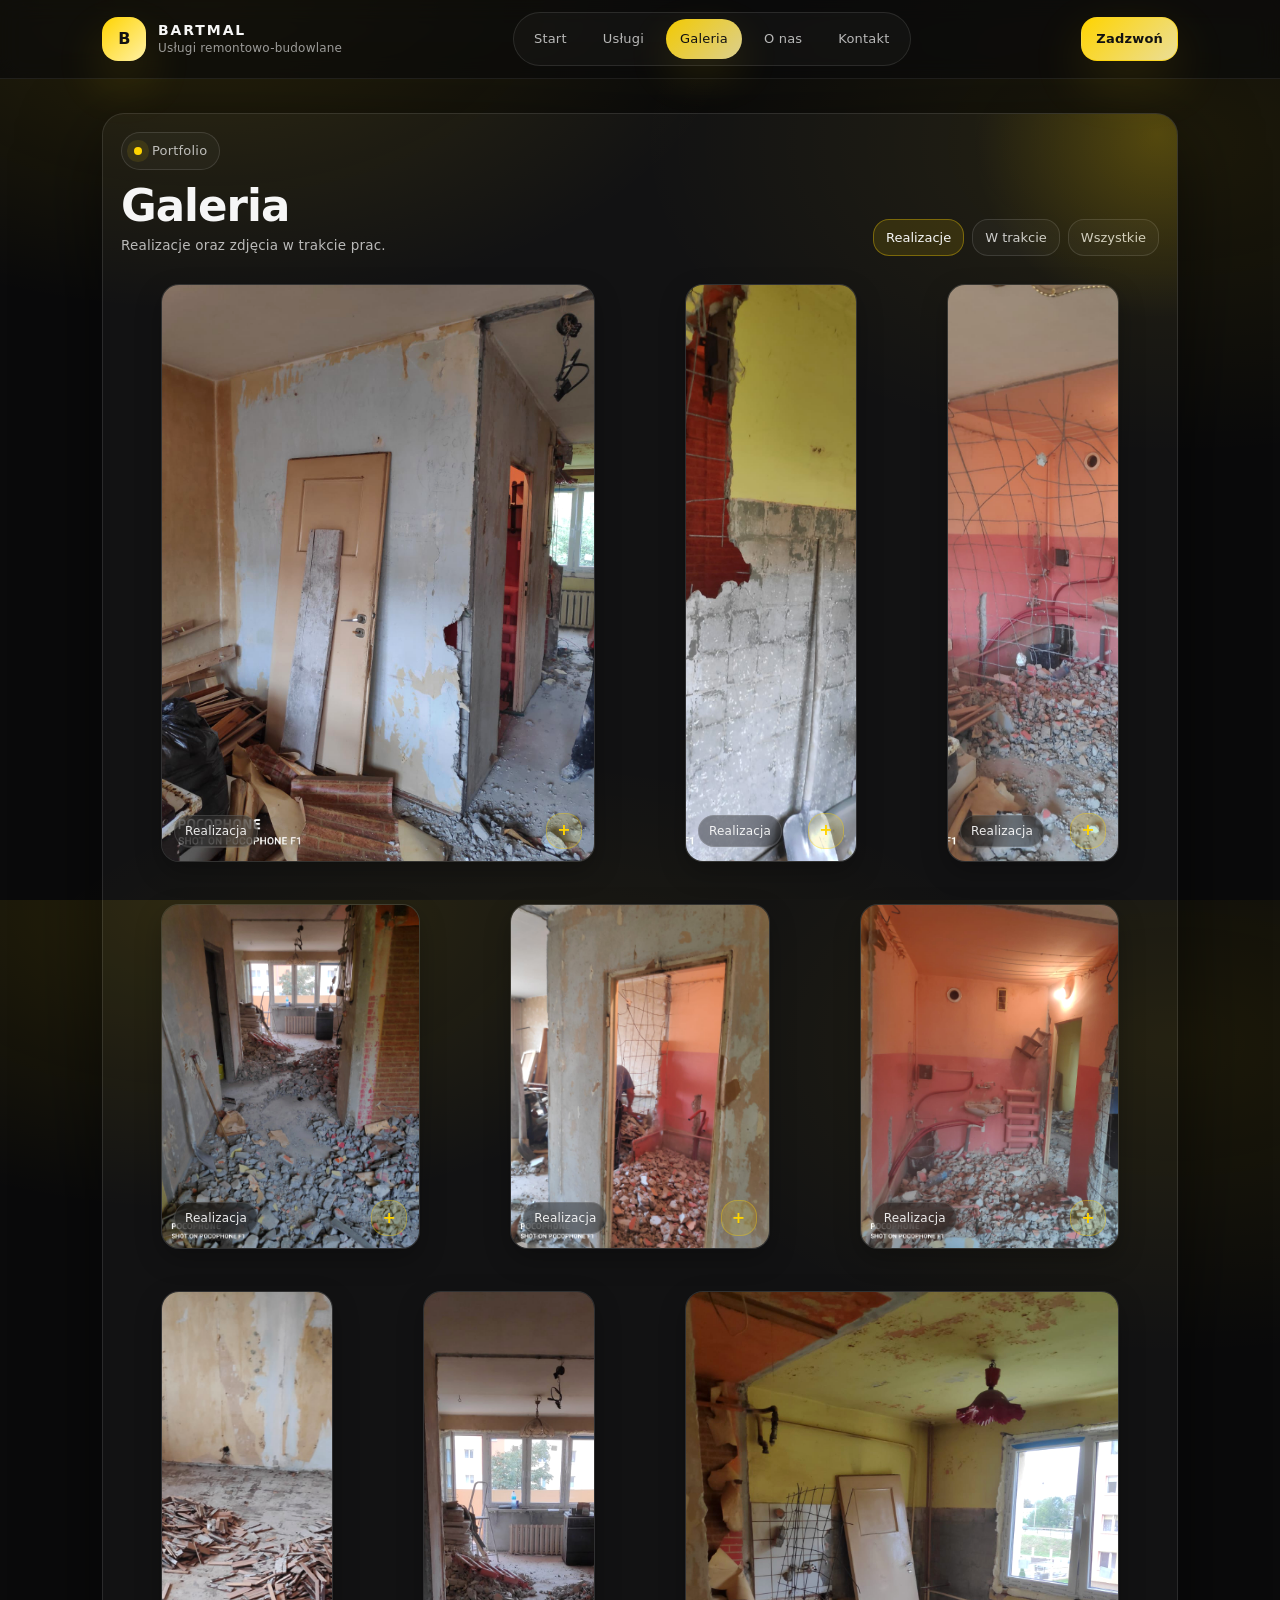
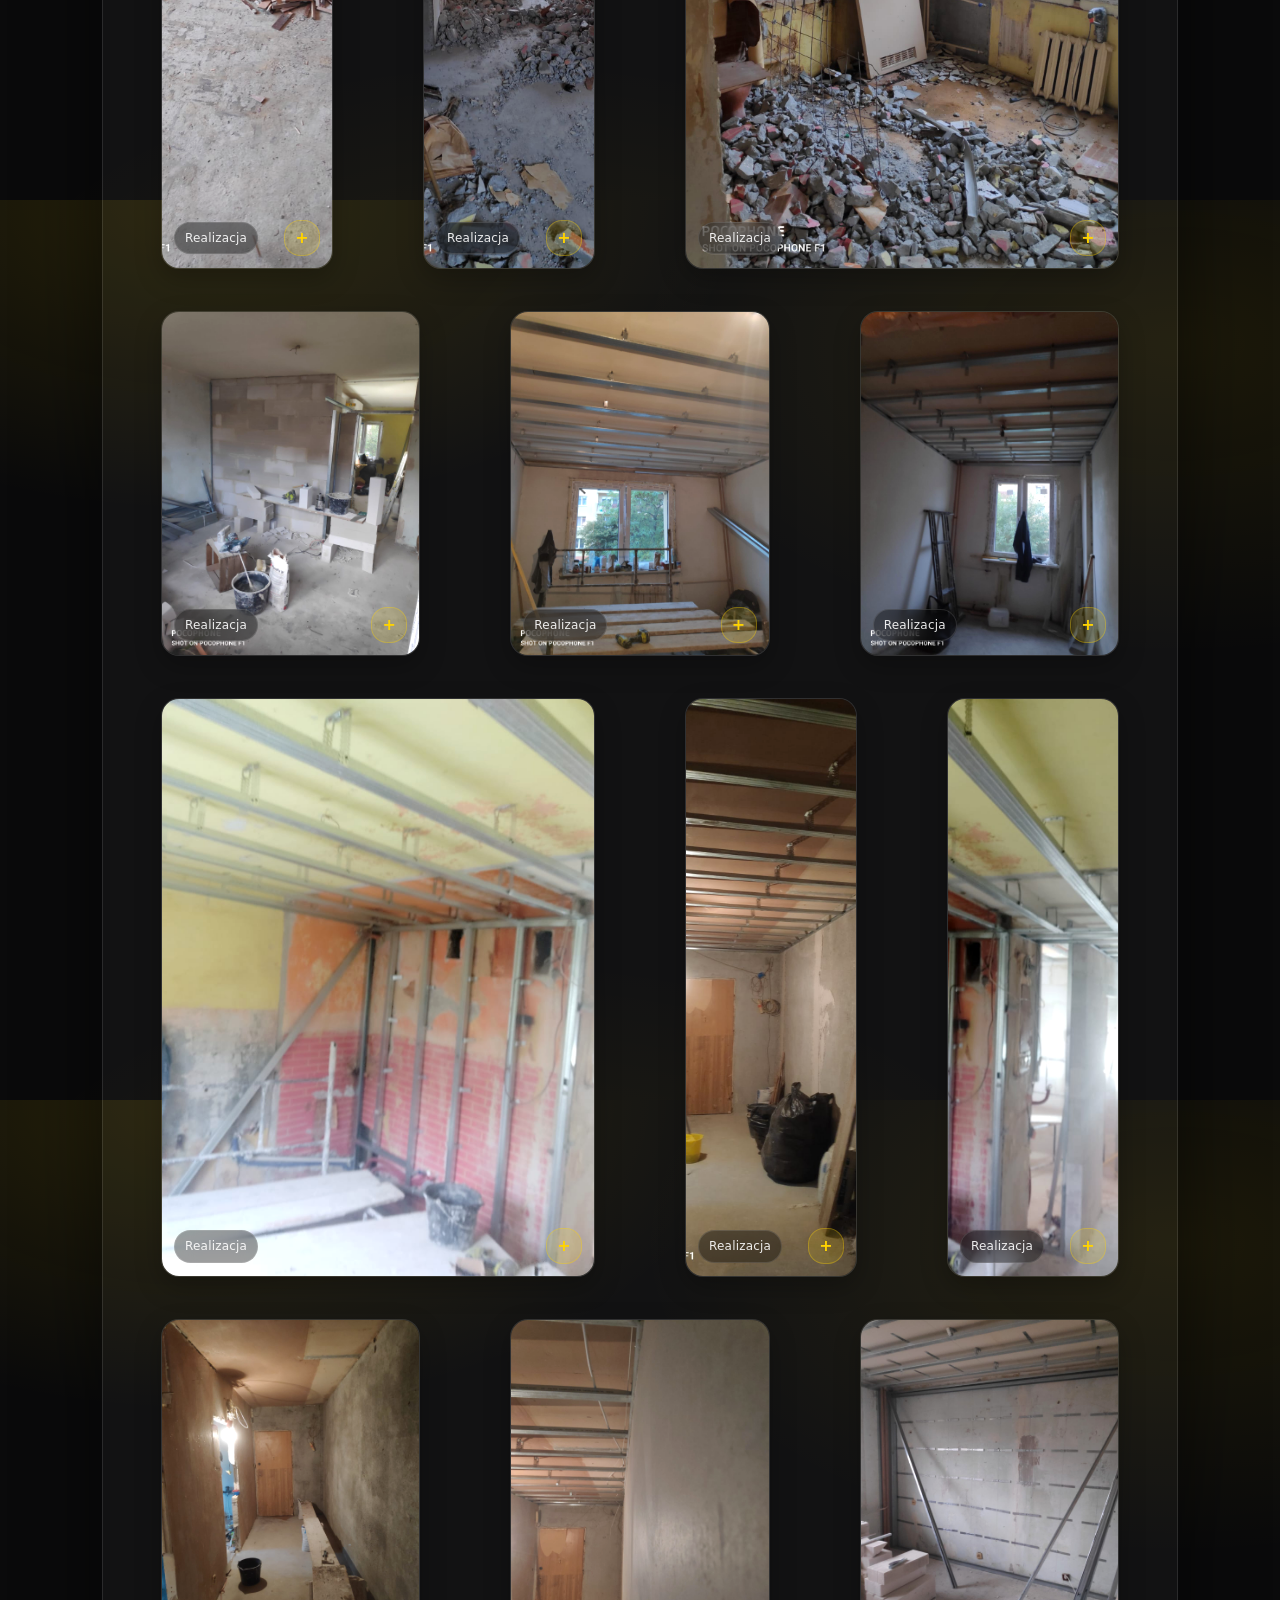
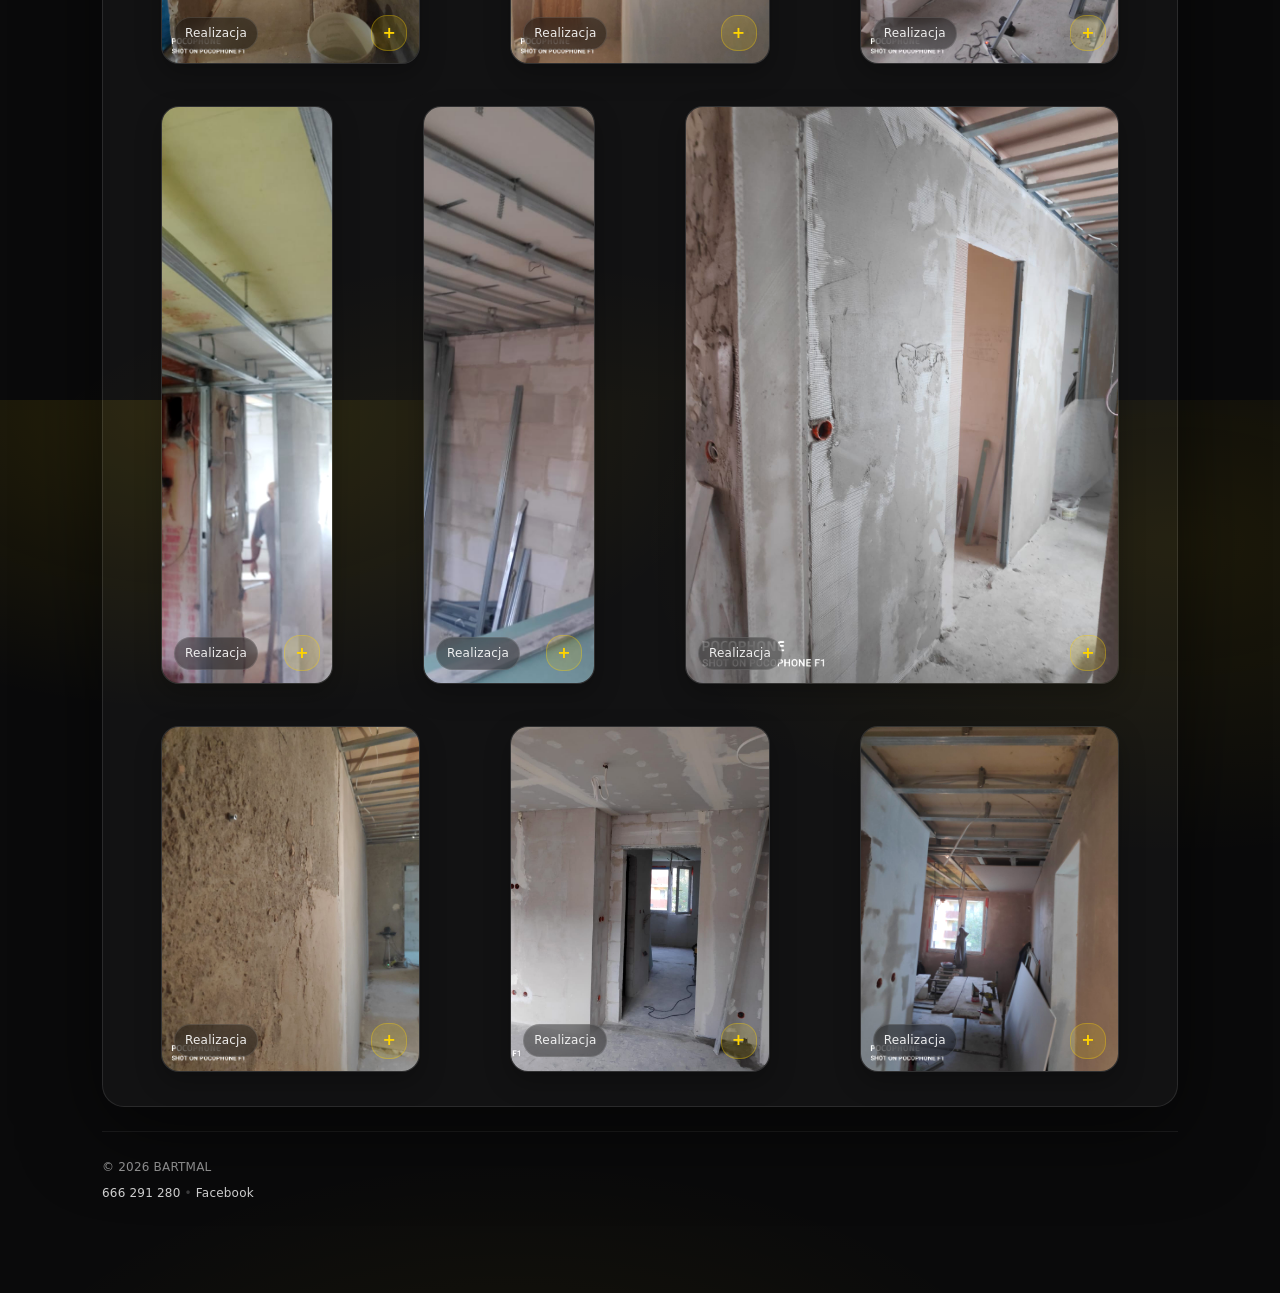
==== commit 31a5383c: "Update galeria.html" ====
--- a/galeria.html
+++ b/galeria.html
@@ -97,7 +97,6 @@
               <a href="https://www.facebook.com/BartmalRemonty" target="_blank" rel="noopener" style="color:rgba(255,255,255,.82);">Facebook</a>
             </div>
           </div>
-          <div style="opacity:.7">Galeria</div>
         </div>
       </footer>
     </div>
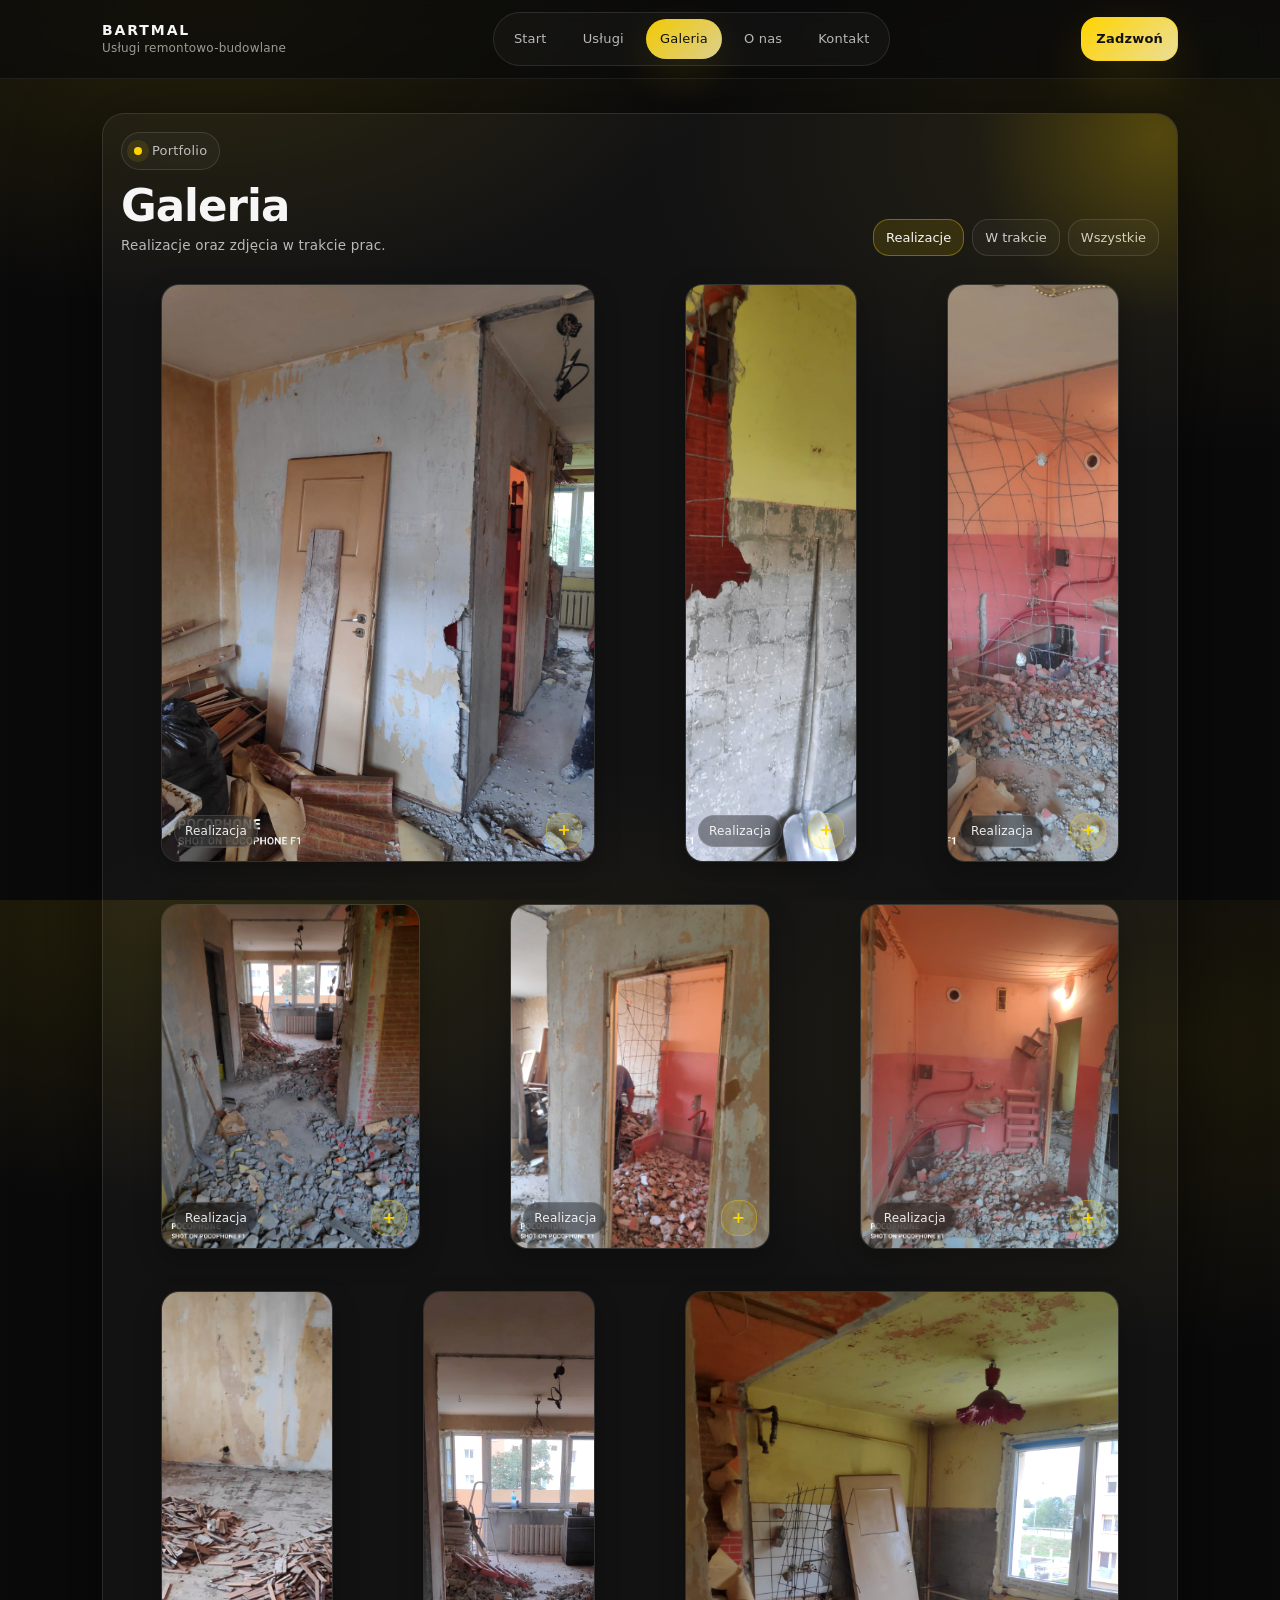
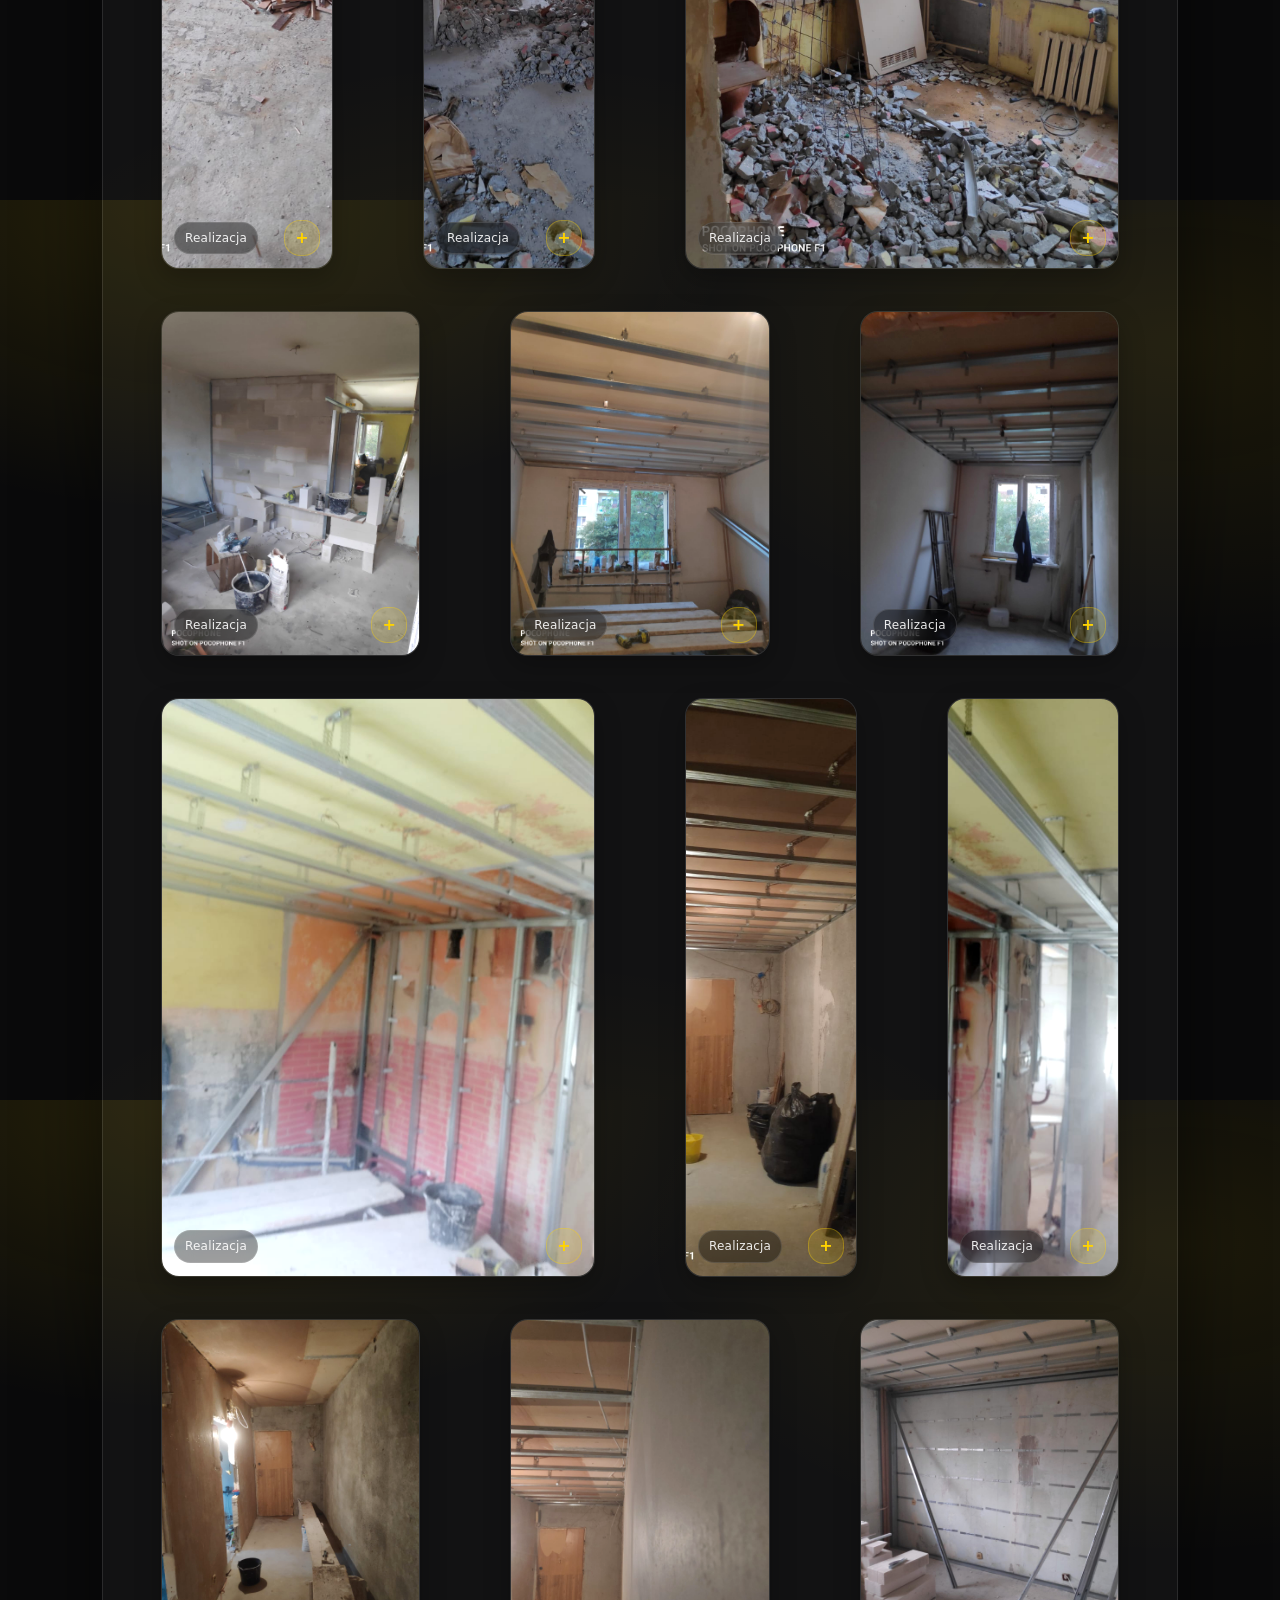
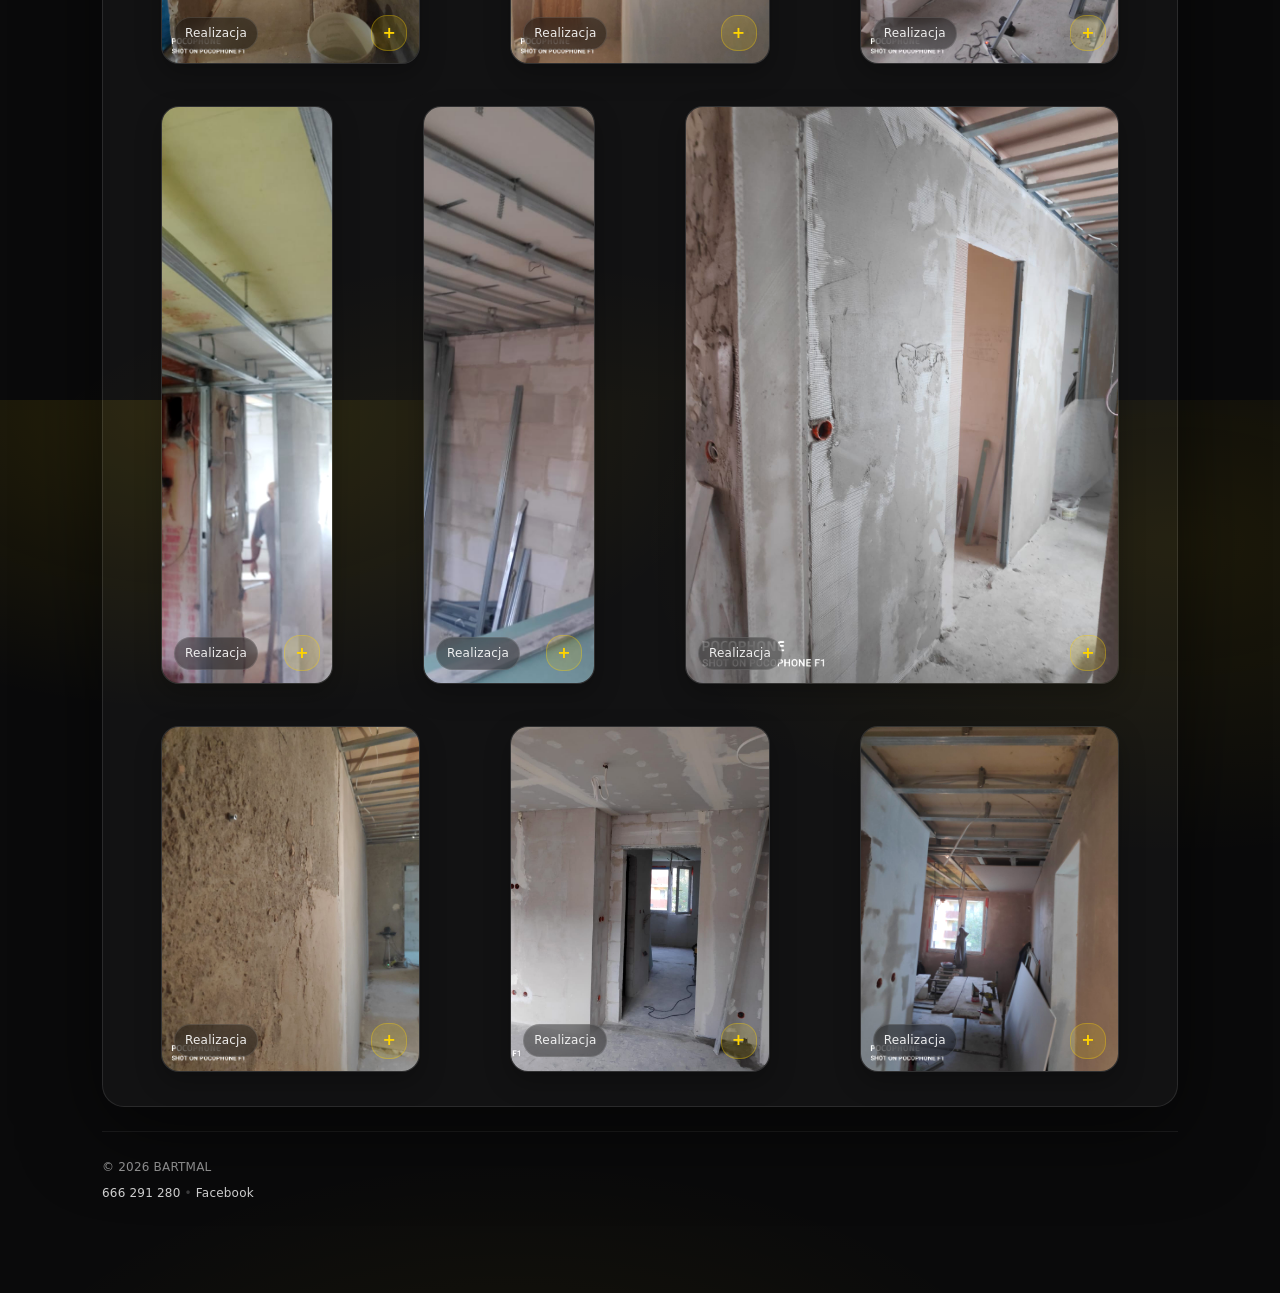
==== commit 2b05db09: "Update galeria.html" ====
--- a/galeria.html
+++ b/galeria.html
@@ -11,7 +11,6 @@
   <header class="topbar">
     <div class="container topbar-inner">
       <a class="brand" href="/" aria-label="BARTMAL">
-        <div class="mark">B</div>
         <div class="brand-text">
           <strong>BARTMAL</strong>
           <span>Usługi remontowo-budowlane</span>
@@ -36,12 +35,9 @@
   <div class="overlay" id="overlay" aria-hidden="true"></div>
   <aside class="drawer" id="drawer" aria-label="Menu mobilne">
     <div style="display:flex;align-items:center;justify-content:space-between;gap:10px;">
-      <div style="display:flex;align-items:center;gap:10px;">
-        <div class="mark" style="width:36px;height:36px;border-radius:16px;">B</div>
-        <div class="brand-text">
-          <strong>BARTMAL</strong>
-          <span>Menu</span>
-        </div>
+      <div class="brand-text">
+        <strong>BARTMAL</strong>
+        <span>Menu</span>
       </div>
       <button class="btn" id="close" aria-label="Zamknij">✕</button>
     </div>
--- a/styles.css
+++ b/styles.css
@@ -607,6 +607,11 @@
   flex-wrap:wrap;
 }
 
+/* >>> FIX: usuwa prawy dolny napis w stopce (drugi bloczek) */
+.footer-inner > :nth-child(2){
+  display:none !important;
+}
+
 /* Drawer (mobile) */
 .burger{ display:none; }
 @media (max-width: 920px){
